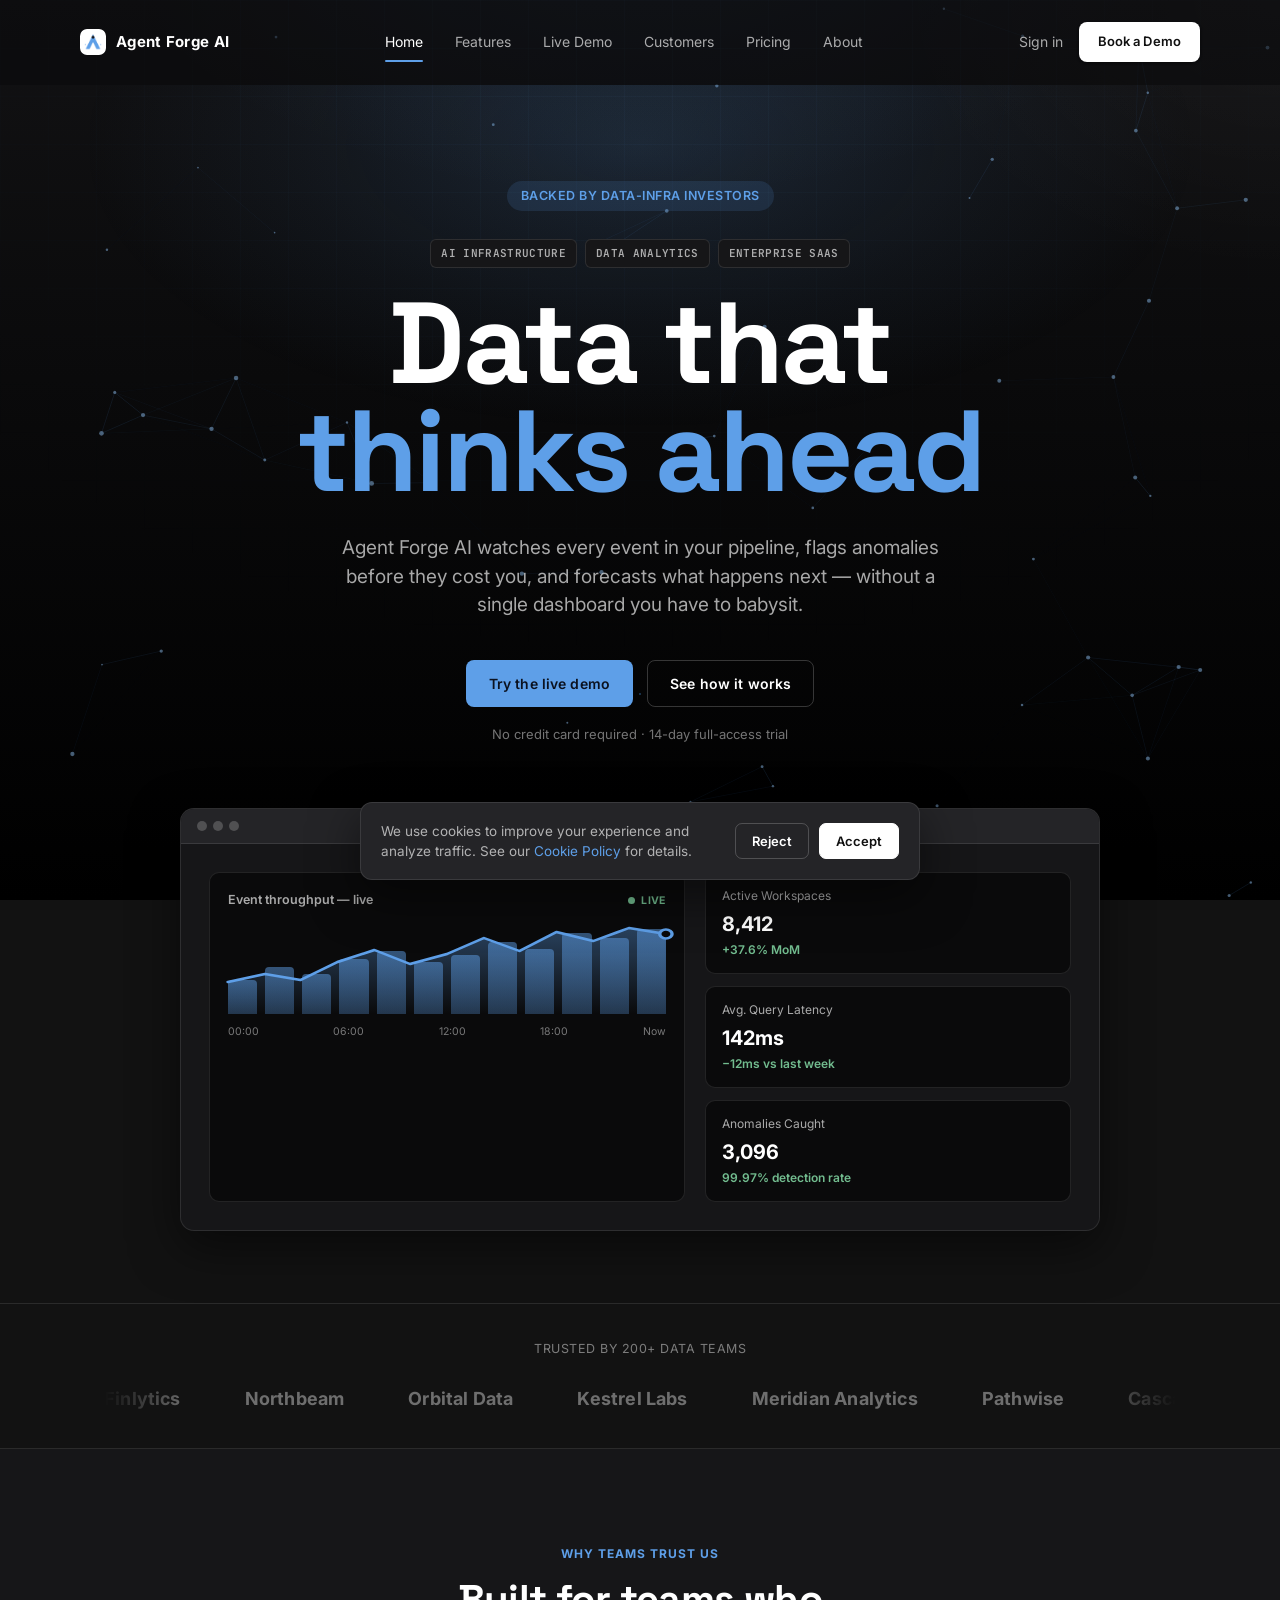
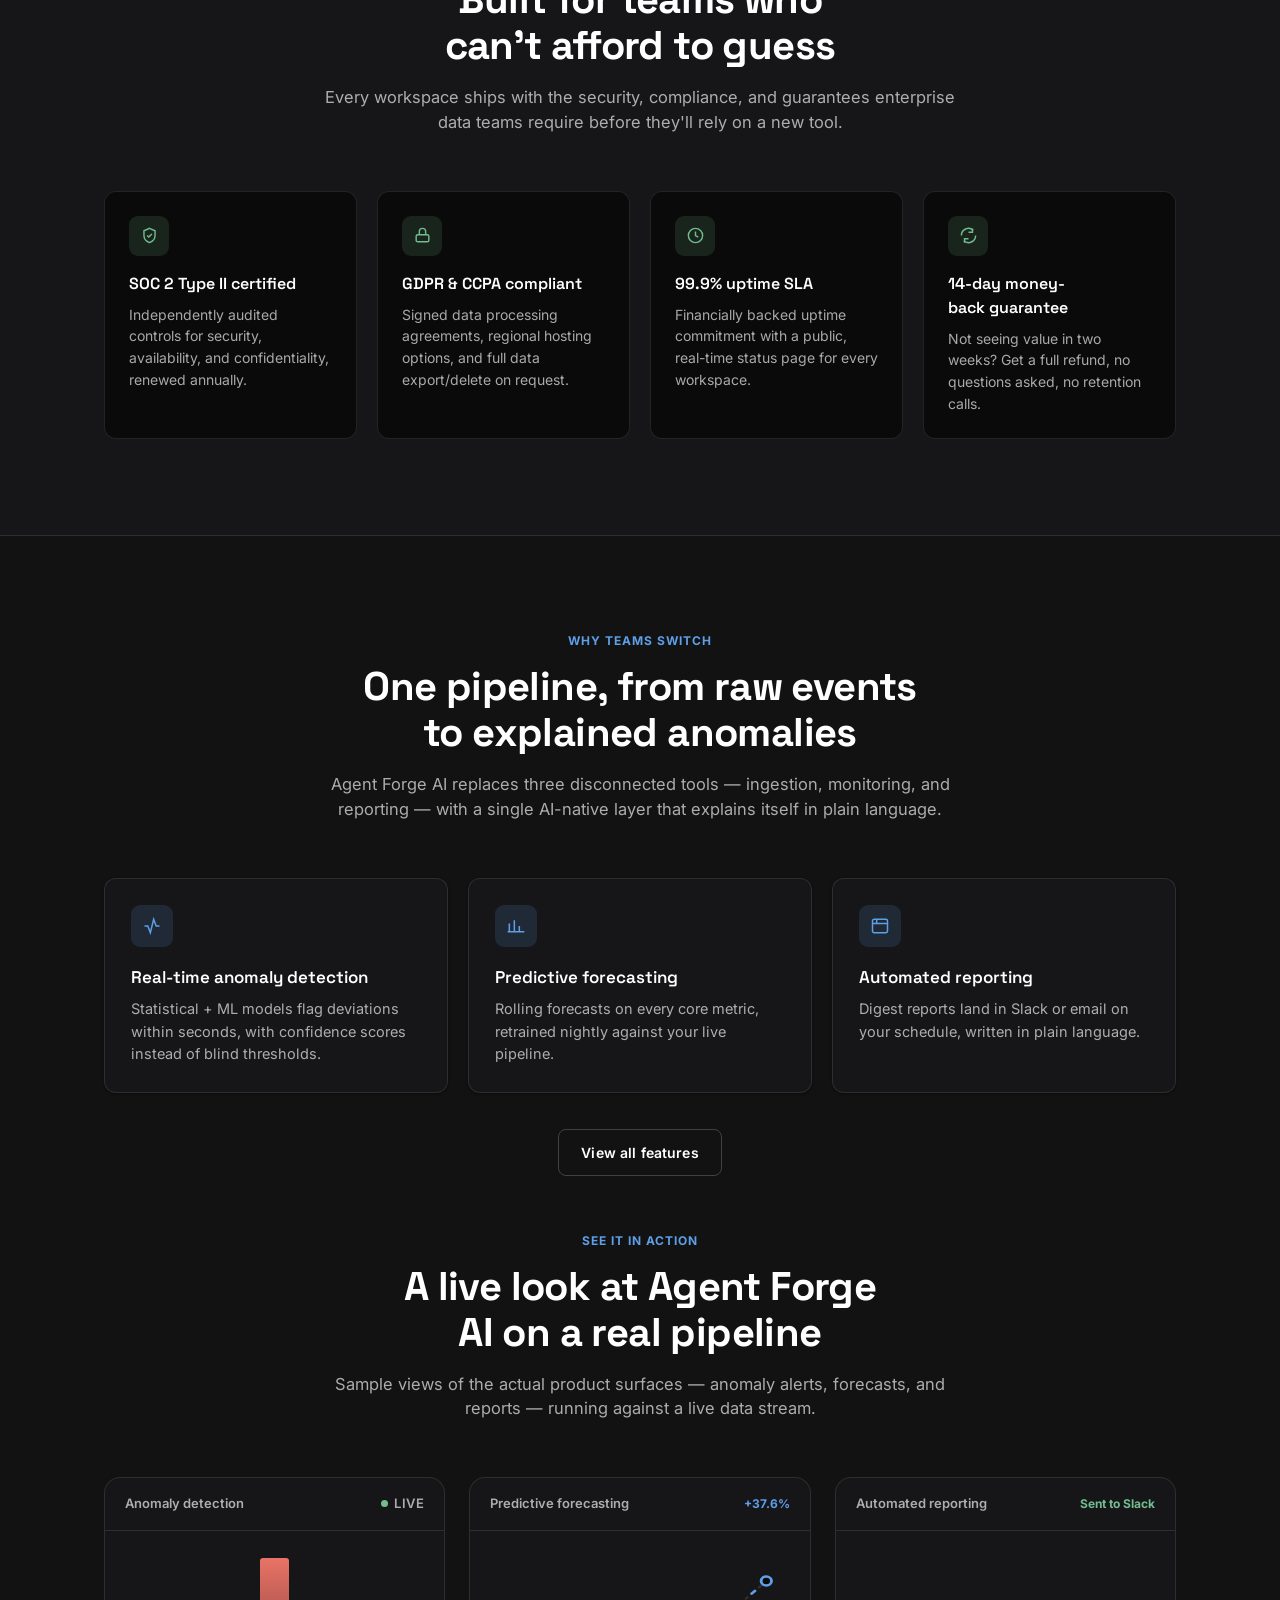
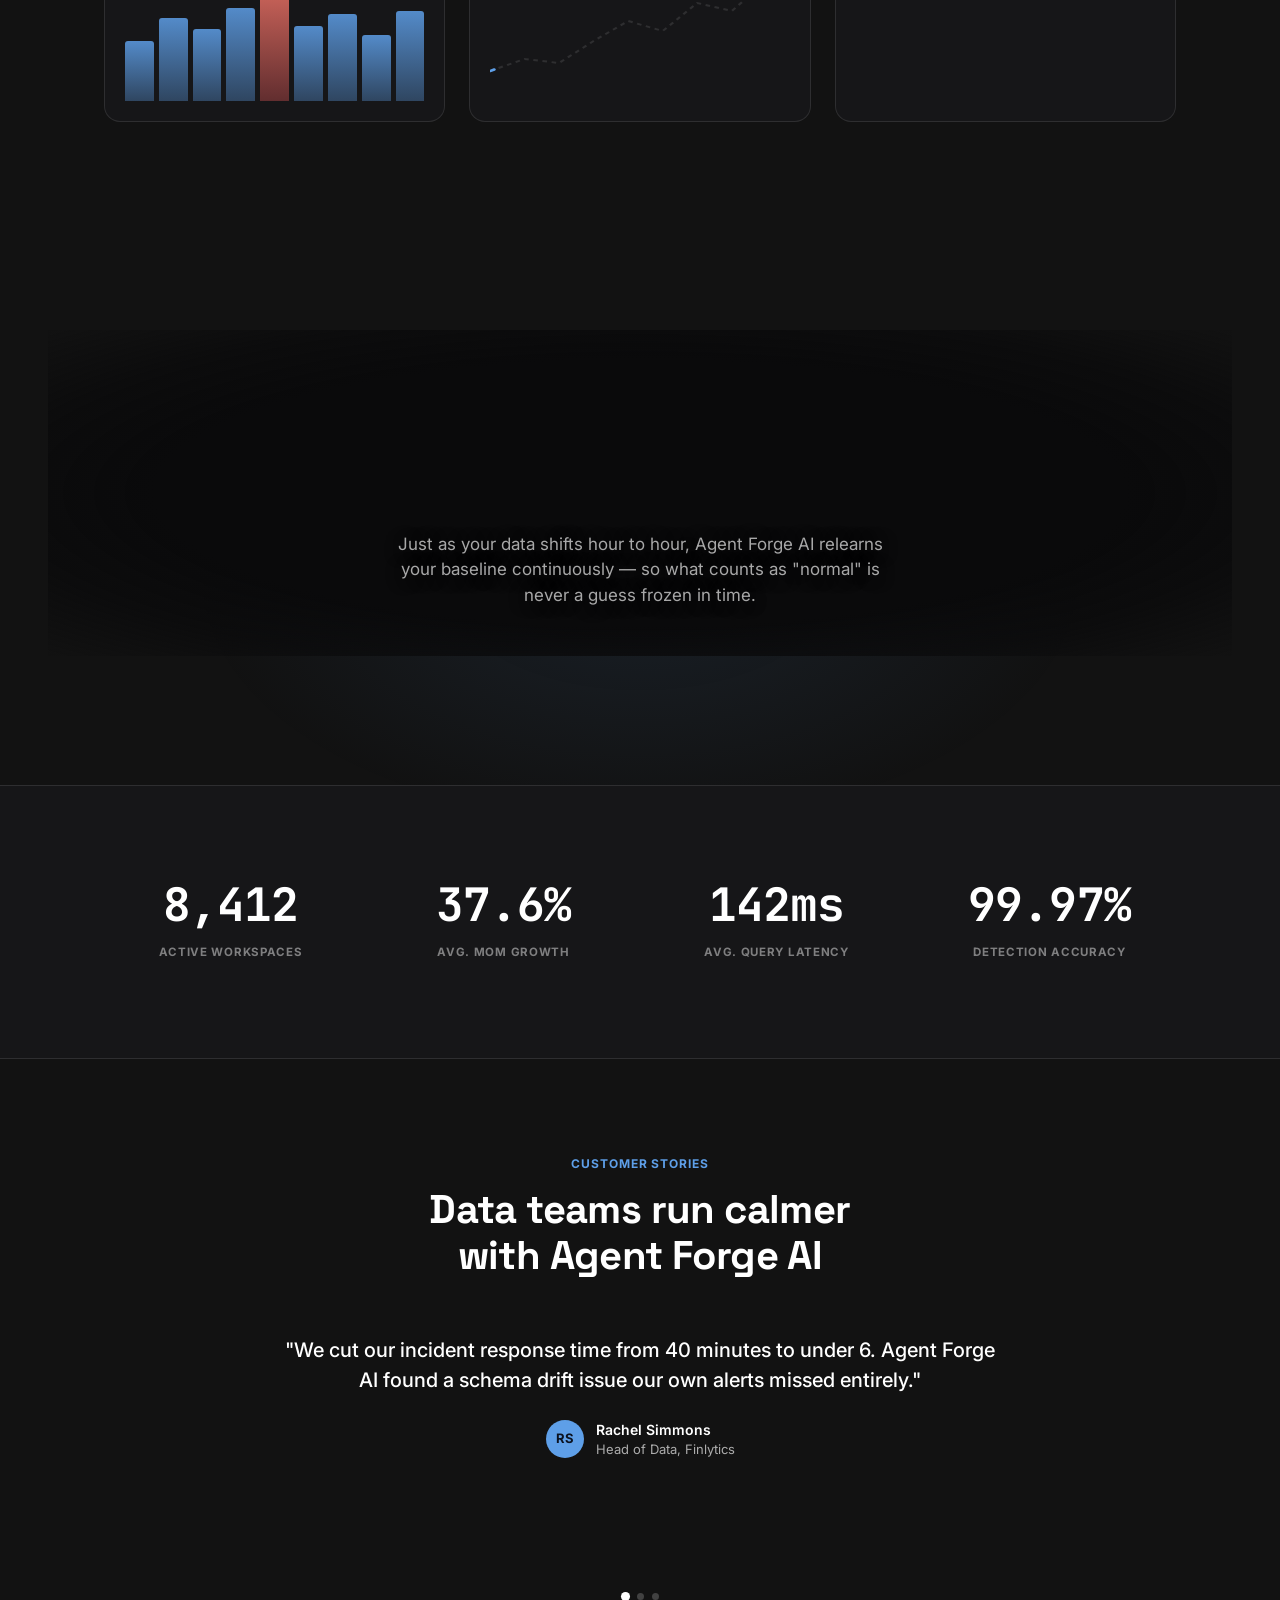
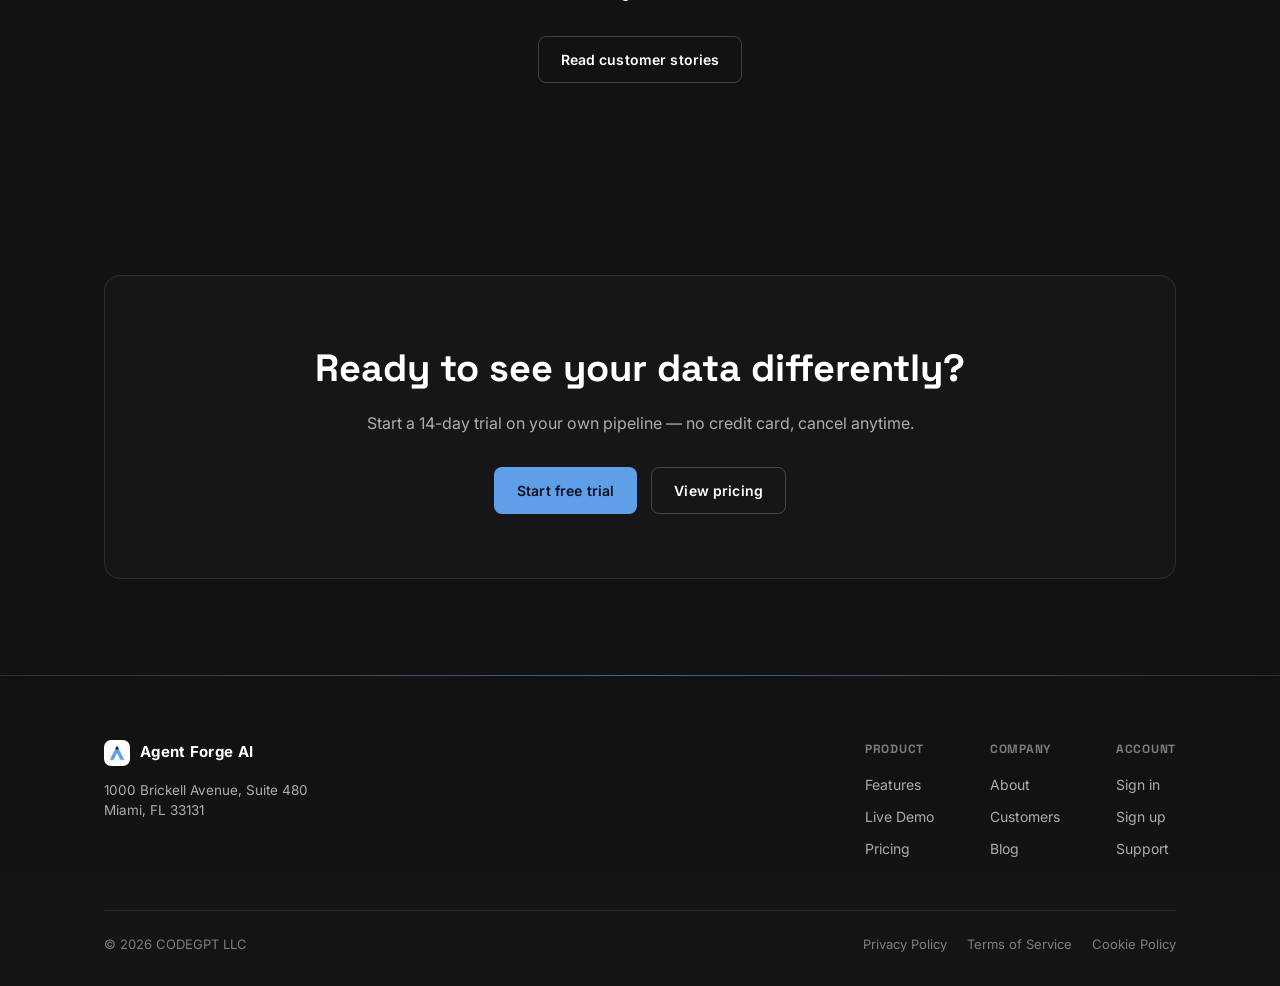
==== index.html @ 3c125296 "Add files via upload" ====
<!DOCTYPE html>
<html lang="en">
<head>
<meta charset="UTF-8" />
<meta name="viewport" content="width=device-width, initial-scale=1.0" />
<title>Agent Forge AI — AI-Powered Analytics Platform</title>
<meta name="description" content="Agent Forge AI turns raw event streams into real-time anomaly detection, forecasting, and automated reporting for modern data teams." />
<meta name="color-scheme" content="dark" />
<link rel="icon" href="data:image/svg+xml,%3Csvg xmlns='http://www.w3.org/2000/svg' viewBox='0 0 24 24'%3E%3Crect width='24' height='24' rx='6' fill='%23191919'/%3E%3Cpath d='M7 17L12 7L17 17' stroke='%235E9FE8' stroke-width='1.6' fill='none' stroke-linecap='round' stroke-linejoin='round'/%3E%3C/svg%3E" />
<link rel="preconnect" href="https://fonts.googleapis.com" />
<link rel="preconnect" href="https://fonts.gstatic.com" crossorigin />
<link href="https://fonts.googleapis.com/css2?family=Space+Grotesk:wght@400;500;600;700&family=Inter:wght@400;500;600;700;800&family=JetBrains+Mono:wght@400;500;700&display=swap" rel="stylesheet" />
<link rel="stylesheet" href="assets/styles.css" />
</head>
<body>
<canvas id="aiCanvas" class="ai-bg" aria-hidden="true"></canvas>

<header class="nav" id="siteNav">
  <div class="wrap nav-inner">
    <a href="index.html" class="logo">
      <img src="assets/images/logo.png" alt="Agent Forge AI logo" class="logo-img" onerror="this.style.display='none';this.nextElementSibling.style.display='flex';" />
      <span class="logo-mark" style="display:none;"><svg viewBox="0 0 24 24" fill="none"><path d="M7 17L12 7L17 17" stroke="#191919" stroke-width="1.8" stroke-linecap="round" stroke-linejoin="round"/></svg></span>
      Agent Forge AI
    </a>
    <nav class="links">
      <a href="index.html" class="current">Home</a>
      <a href="features.html">Features</a>
      <a href="demo.html">Live Demo</a>
      <a href="customers.html">Customers</a>
      <a href="pricing.html">Pricing</a>
      <a href="about.html">About</a>
    </nav>
    <div class="nav-cta">
      <a href="login.html" class="nav-signin">Sign in</a>
      <a href="signup.html" class="btn btn-primary btn-sm"><span class="btn-label">Book a Demo</span><span class="spinner"></span></a>
    </div>
    <button class="menu-toggle" aria-label="Menu"><svg width="22" height="22" viewBox="0 0 24 24" fill="none" stroke="currentColor" stroke-width="2"><path d="M3 6h18M3 12h18M3 18h18"/></svg></button>
  </div>
</header>

<main>

  <section class="hero">
      <span class="hero-ring r1"></span>
      <span class="hero-ring r2"></span>
      <span class="hero-ring r3"></span>
    <div class="wrap">
      <span class="hero-eyebrow">Backed by data-infra investors</span>
      <div class="tag-row"><span class="tag-chip">AI Infrastructure</span><span class="tag-chip">Data Analytics</span><span class="tag-chip">Enterprise SaaS</span></div>
      <h1 class="kinetic-block">
        <span class="k-line k-xl">Data that</span>
        <span class="k-line k-xl k-accent">thinks ahead</span>
      </h1>
      <p class="sub">Agent Forge AI watches every event in your pipeline, flags anomalies before they cost you, and forecasts what happens next — without a single dashboard you have to babysit.</p>
      <div class="hero-actions">
        <a href="demo.html" class="btn btn-accent"><span class="btn-label">Try the live demo</span><span class="spinner"></span></a>
        <a href="features.html" class="btn btn-outline"><span class="btn-label">See how it works</span></a>
      </div>
      <div class="hero-note">No credit card required · 14-day full-access trial</div>

      <div class="hero-mock" id="heroMock">
        <div class="hero-mock-bar"><span></span><span></span><span></span></div>
        <div class="hero-mock-body">
          <div class="mock-chart">
            <div class="mock-chart-head">
              <div class="mock-chart-title">Event throughput — live</div>
              <span class="live-dot"><span class="live-dot-core"></span>Live</span>
            </div>
            <div class="mock-bars">
              <i style="height:38%"></i><i style="height:52%"></i><i style="height:44%"></i><i style="height:61%"></i>
              <i style="height:70%"></i><i style="height:58%"></i><i style="height:66%"></i><i style="height:80%"></i>
              <i style="height:72%"></i><i style="height:90%"></i><i style="height:84%"></i><i style="height:95%"></i>
              <svg class="mock-line" viewBox="0 0 320 90" preserveAspectRatio="none">
                <defs>
                  <linearGradient id="lineFill" x1="0" y1="0" x2="0" y2="1">
                    <stop offset="0%" stop-color="#5E9FE8" stop-opacity="0.38"/>
                    <stop offset="100%" stop-color="#5E9FE8" stop-opacity="0"/>
                  </linearGradient>
                </defs>
                <path d="M0,58 L27,50 L53,56 L80,38 L107,26 L133,40 L160,30 L187,14 L213,27 L240,8 L267,17 L293,4 L320,10 L320,90 L0,90 Z" fill="url(#lineFill)"/>
                <path d="M0,58 L27,50 L53,56 L80,38 L107,26 L133,40 L160,30 L187,14 L213,27 L240,8 L267,17 L293,4 L320,10" fill="none" stroke="#5E9FE8" stroke-width="2.5" stroke-linecap="round" stroke-linejoin="round"/>
                <circle cx="320" cy="10" r="4.5" fill="#0A0A0B" stroke="#5E9FE8" stroke-width="2.5"/>
              </svg>
            </div>
            <div class="mock-chart-foot"><span>00:00</span><span>06:00</span><span>12:00</span><span>18:00</span><span>Now</span></div>
          </div>
          <div class="mock-kpis">
            <div class="mock-kpi"><div class="k-label">Active Workspaces</div><div class="k-value">8,412</div><div class="k-delta">+37.6% MoM</div></div>
            <div class="mock-kpi"><div class="k-label">Avg. Query Latency</div><div class="k-value">142ms</div><div class="k-delta">−12ms vs last week</div></div>
            <div class="mock-kpi"><div class="k-label">Anomalies Caught</div><div class="k-value">3,096</div><div class="k-delta">99.97% detection rate</div></div>
          </div>
        </div>
      </div>
    </div>
  </section>

  <section class="trust">
    <div class="wrap">
      <div class="trust-label">Trusted by 200+ data teams</div>
      <div class="trust-track-wrap">
        <div class="trust-track">
          <span>Finlytics</span><span>Northbeam</span><span>Orbital Data</span><span>Kestrel Labs</span>
          <span>Meridian Analytics</span><span>Pathwise</span><span>Cascadia Systems</span><span>Verity Cloud</span>
          <span>Finlytics</span><span>Northbeam</span><span>Orbital Data</span><span>Kestrel Labs</span>
          <span>Meridian Analytics</span><span>Pathwise</span><span>Cascadia Systems</span><span>Verity Cloud</span>
        </div>
      </div>
    </div>
  </section>

  <section class="trust-signals">
    <div class="wrap">
      <div class="section-head reveal">
        <div class="section-eyebrow">Why teams trust us</div>
        <h2>Built for teams who can't afford to guess</h2>
        <p>Every workspace ships with the security, compliance, and guarantees enterprise data teams require before they'll rely on a new tool.</p>
      </div>
      <div class="trust-grid reveal-stagger">
        <div class="trust-card">
          <div class="trust-icon"><svg viewBox="0 0 24 24" fill="none" stroke="currentColor" stroke-width="1.8"><path d="M12 3l7 3v6c0 4.5-3 7.5-7 9-4-1.5-7-4.5-7-9V6l7-3z"/><path d="M9 12l2 2 4-4"/></svg></div>
          <h3>SOC 2 Type II certified</h3>
          <p>Independently audited controls for security, availability, and confidentiality, renewed annually.</p>
        </div>
        <div class="trust-card">
          <div class="trust-icon"><svg viewBox="0 0 24 24" fill="none" stroke="currentColor" stroke-width="1.8"><rect x="4" y="11" width="16" height="9" rx="2"/><path d="M8 11V7a4 4 0 018 0v4"/></svg></div>
          <h3>GDPR &amp; CCPA compliant</h3>
          <p>Signed data processing agreements, regional hosting options, and full data export/delete on request.</p>
        </div>
        <div class="trust-card">
          <div class="trust-icon"><svg viewBox="0 0 24 24" fill="none" stroke="currentColor" stroke-width="1.8"><circle cx="12" cy="12" r="9"/><path d="M12 7v5l3.5 2"/></svg></div>
          <h3>99.9% uptime SLA</h3>
          <p>Financially backed uptime commitment with a public, real-time status page for every workspace.</p>
        </div>
        <div class="trust-card">
          <div class="trust-icon"><svg viewBox="0 0 24 24" fill="none" stroke="currentColor" stroke-width="1.8"><path d="M3 12a9 9 0 0115-6.7M21 12a9 9 0 01-15 6.7"/><path d="M17 3v5h-5M7 21v-5h5"/></svg></div>
          <h3>14-day money-back guarantee</h3>
          <p>Not seeing value in two weeks? Get a full refund, no questions asked, no retention calls.</p>
        </div>
      </div>
    </div>
  </section>

  <section>
    <div class="wrap">
      <div class="section-head reveal">
        <div class="section-eyebrow">Why teams switch</div>
        <h2>One pipeline, from raw events to explained anomalies</h2>
        <p>Agent Forge AI replaces three disconnected tools — ingestion, monitoring, and reporting — with a single AI-native layer that explains itself in plain language.</p>
      </div>
      <div class="features-grid reveal-stagger">
        <div class="feature-card">
          <div class="feature-icon"><svg viewBox="0 0 24 24" fill="none" stroke="currentColor" stroke-width="1.8"><path d="M3 12h4l3 8 4-16 3 8h4"/></svg></div>
          <h3>Real-time anomaly detection</h3>
          <p>Statistical + ML models flag deviations within seconds, with confidence scores instead of blind thresholds.</p>
        </div>
        <div class="feature-card">
          <div class="feature-icon"><svg viewBox="0 0 24 24" fill="none" stroke="currentColor" stroke-width="1.8"><path d="M4 19V9M10 19V5M16 19v-7M22 19H2"/></svg></div>
          <h3>Predictive forecasting</h3>
          <p>Rolling forecasts on every core metric, retrained nightly against your live pipeline.</p>
        </div>
        <div class="feature-card">
          <div class="feature-icon"><svg viewBox="0 0 24 24" fill="none" stroke="currentColor" stroke-width="1.8"><rect x="3" y="4" width="18" height="16" rx="2"/><path d="M3 9h18M8 4v5"/></svg></div>
          <h3>Automated reporting</h3>
          <p>Digest reports land in Slack or email on your schedule, written in plain language.</p>
        </div>
      </div>
      <div style="text-align:center;margin-top:36px;"><a href="features.html" class="btn btn-outline">View all features</a></div>

      <div class="product-tour">
        <div class="section-head reveal">
          <div class="section-eyebrow">See it in action</div>
          <h2>A live look at Agent Forge AI on a real pipeline</h2>
          <p>Sample views of the actual product surfaces — anomaly alerts, forecasts, and reports — running against a live data stream.</p>
        </div>
        <div class="tour-grid reveal-stagger">
          <div class="tour-card">
            <div class="tour-card-head"><span>Anomaly detection</span><span class="live-dot"><span class="live-dot-core"></span>Live</span></div>
            <div class="tour-card-body">
              <div class="tour-alert">Anomaly flagged</div>
              <div class="tour-anomaly">
                <i style="height:40%"></i><i style="height:55%"></i><i style="height:48%"></i><i style="height:62%"></i>
                <i class="spike" style="height:95%"></i>
                <i style="height:50%"></i><i style="height:58%"></i><i style="height:44%"></i><i style="height:60%"></i>
              </div>
            </div>
          </div>
          <div class="tour-card">
            <div class="tour-card-head"><span>Predictive forecasting</span><span style="color:var(--accent);font-size:12px;font-weight:700;">+37.6%</span></div>
            <div class="tour-card-body">
              <div class="tour-forecast">
                <svg viewBox="0 0 260 150" preserveAspectRatio="none">
                  <path d="M0,120 L30,108 L60,112 L90,90 L120,70 L150,80 L180,52 L210,60 L240,30" fill="none" stroke="var(--border-soft)" stroke-width="2" stroke-dasharray="4 4"/>
                  <path class="tour-forecast-line" d="M0,120 L30,108 L60,112 L90,90 L120,70 L150,80 L180,52 L210,60 L240,30" fill="none" stroke="var(--accent)" stroke-width="2.5" stroke-linecap="round"/>
                  <circle cx="240" cy="30" r="4.5" fill="var(--canvas)" stroke="var(--accent)" stroke-width="2.5"/>
                </svg>
              </div>
            </div>
          </div>
          <div class="tour-card">
            <div class="tour-card-head"><span>Automated reporting</span><span style="color:var(--green);font-size:12px;font-weight:700;">Sent to Slack</span></div>
            <div class="tour-card-body">
              <div class="tour-report">
                <div class="tour-report-row"><span class="tour-report-dot"></span>Ingestion lag normal across 12 sources</div>
                <div class="tour-report-row"><span class="tour-report-dot"></span>Checkout latency stable, p95 142ms</div>
                <div class="tour-report-row"><span class="tour-report-dot" style="background:var(--orange);"></span>Schema drift detected on events.orders</div>
                <div class="tour-report-row"><span class="tour-report-dot"></span>Weekly forecast accuracy: 99.97%</div>
              </div>
            </div>
          </div>
        </div>
      </div>
    </div>
  </section>

  <section class="statement">
    <div class="wrap">
      <div class="section-eyebrow reveal" style="justify-content:center;display:flex;">Why it matters</div>
      <h2 class="kinetic-block reveal">
        <span class="k-line k-xl">Pipelines <span class="k-accent">are not</span> static</span>
      </h2>
      <p class="statement-sub reveal">Just as your data shifts hour to hour, Agent Forge AI relearns your baseline continuously — so what counts as "normal" is never a guess frozen in time.</p>
    </div>
  </section>

  <section class="stats">
    <div class="wrap">
      <div class="stat-giant-grid reveal-stagger" id="statsGrid">
        <div class="stat-giant"><div class="sg-value" data-target="8412" data-suffix="">0</div><div class="sg-label">Active Workspaces</div></div>
        <div class="stat-giant-divider"></div>
        <div class="stat-giant"><div class="sg-value" data-target="37.6" data-decimals="1" data-suffix="%">0%</div><div class="sg-label">Avg. MoM Growth</div></div>
        <div class="stat-giant-divider"></div>
        <div class="stat-giant"><div class="sg-value" data-target="142" data-suffix="ms">0ms</div><div class="sg-label">Avg. Query Latency</div></div>
        <div class="stat-giant-divider"></div>
        <div class="stat-giant"><div class="sg-value" data-target="99.97" data-decimals="2" data-suffix="%">0%</div><div class="sg-label">Detection Accuracy</div></div>
      </div>
    </div>
  </section>

  <section>
    <div class="wrap">
      <div class="section-head reveal">
        <div class="section-eyebrow">Customer stories</div>
        <h2>Data teams run calmer with Agent Forge AI</h2>
      </div>
      <div class="testi-wrap reveal" id="testiWrap">
        <div class="testi-slide active">
          <p>"We cut our incident response time from 40 minutes to under 6. Agent Forge AI found a schema drift issue our own alerts missed entirely."</p>
          <div class="testi-person"><img src="assets/images/rachel-simmons.jpg" alt="Rachel Simmons" class="testi-avatar-img" onerror="this.style.display='none';this.nextElementSibling.style.display='flex';" /><div class="testi-avatar" style="display:none;">RS</div><div style="text-align:left"><div class="testi-name">Rachel Simmons</div><div class="testi-role">Head of Data, Finlytics</div></div></div>
        </div>
        <div class="testi-slide">
          <p>"The forecasting model retrains itself nightly against our real pipeline. It's the first analytics tool our engineers actually trust."</p>
          <div class="testi-person"><img src="assets/images/jonathan-keller.jpg" alt="Jonathan Keller" class="testi-avatar-img" onerror="this.style.display='none';this.nextElementSibling.style.display='flex';" /><div class="testi-avatar" style="display:none;">JK</div><div style="text-align:left"><div class="testi-name">Jonathan Keller</div><div class="testi-role">VP Engineering, Northbeam</div></div></div>
        </div>
        <div class="testi-slide">
          <p>"We replaced three internal dashboards with one Agent Forge AI workspace. Onboarding a new analyst now takes a day, not a month."</p>
          <div class="testi-person"><img src="assets/images/amanda-torres.jpg" alt="Amanda Torres" class="testi-avatar-img" onerror="this.style.display='none';this.nextElementSibling.style.display='flex';" /><div class="testi-avatar" style="display:none;">AT</div><div style="text-align:left"><div class="testi-name">Amanda Torres</div><div class="testi-role">Director of Analytics, Orbital Data</div></div></div>
        </div>
      </div>
      <div class="testi-dots" id="testiDots">
        <button class="active" data-i="0" aria-label="Testimonial 1"></button>
        <button data-i="1" aria-label="Testimonial 2"></button>
        <button data-i="2" aria-label="Testimonial 3"></button>
      </div>
      <div style="text-align:center;margin-top:36px;"><a href="customers.html" class="btn btn-outline">Read customer stories</a></div>
    </div>
  </section>

  <section>
    <div class="wrap">
      <div class="cta-band reveal" style="padding:64px 40px;">
        <h2>Ready to see your data differently?</h2>
        <p>Start a 14-day trial on your own pipeline — no credit card, cancel anytime.</p>
        <div class="hero-actions">
          <a href="signup.html" class="btn btn-accent"><span class="btn-label">Start free trial</span></a>
          <a href="pricing.html" class="btn btn-outline"><span class="btn-label">View pricing</span></a>
        </div>
      </div>
    </div>
  </section>

</main>

<footer>
  <div class="wrap">
    <div class="footer-top">
      <div>
        <a href="index.html" class="logo"><img src="assets/images/logo.png" alt="Agent Forge AI logo" class="logo-img" onerror="this.style.display='none';this.nextElementSibling.style.display='flex';" /><span class="logo-mark" style="display:none;"><svg viewBox="0 0 24 24" fill="none"><path d="M7 17L12 7L17 17" stroke="#191919" stroke-width="1.8" stroke-linecap="round" stroke-linejoin="round"/></svg></span>Agent Forge AI</a>
        <p style="color:var(--ink-soft);font-size:13.5px;max-width:300px;margin-top:14px;">1000 Brickell Avenue, Suite 480<br/>Miami, FL 33131</p>
      </div>
      <div class="footer-cols">
        <div class="footer-col"><h4>Product</h4><a href="features.html">Features</a><a href="demo.html">Live Demo</a><a href="pricing.html">Pricing</a></div>
        <div class="footer-col"><h4>Company</h4><a href="about.html">About</a><a href="customers.html">Customers</a><a href="blog.html">Blog</a></div>
        <div class="footer-col"><h4>Account</h4><a href="login.html">Sign in</a><a href="signup.html">Sign up</a><a href="support.html">Support</a></div>
      </div>
    </div>
    <div class="footer-bottom">
      <span>© <span class="js-year">2026</span> CODEGPT LLC</span>
      <div class="footer-legal"><a href="privacy.html">Privacy Policy</a><a href="terms.html">Terms of Service</a><a href="cookies.html">Cookie Policy</a></div>
    </div>
  </div>
</footer>

<div class="cookie-banner" id="cookieBanner">
  <p>We use cookies to improve your experience and analyze traffic. See our <a href="cookies.html" style="color:var(--accent);">Cookie Policy</a> for details.</p>
  <div class="cookie-actions">
    <button class="reject" id="cookieReject">Reject</button>
    <button class="accept" id="cookieAccept">Accept</button>
  </div>
</div>

<script src="assets/script.js"></script>
</body>
</html>
---- assets/styles.css ----
/* ============================================================
   Zyvenqa AI — Dark, Multi-page Hi-Fi Website
   Shared design system: color tokens, motion tokens, components
   ============================================================ */

:root{
  /* Dark color tokens */
  --canvas:#0A0A0B;
  --canvas-2:#121214;
  --surface:#161618;
  --raised:#242427;
  --ink:#FFFFFF;
  --ink-soft:rgba(255,255,255,0.65);
  --ink-faint:rgba(255,255,255,0.45);
  --border:rgba(255,255,255,0.20);
  --border-soft:rgba(255,255,255,0.10);
  --accent:#5E9FE8;
  --accent-ink:#0B1220;
  --accent-soft:rgba(94,159,232,0.14);
  --green:#72BC8F;
  --green-soft:rgba(114,188,143,0.14);
  --orange:#DE9255;
  --orange-soft:rgba(222,146,85,0.14);
  --red:#E97366;
  --red-soft:rgba(233,115,102,0.14);

  --shadow-1: 0 1px 2px rgba(0,0,0,.24), 0 1px 3px rgba(0,0,0,.28);
  --shadow-2: 0 4px 16px rgba(0,0,0,.36);
  --shadow-3: 0 16px 48px rgba(0,0,0,.5);

  --duration-instant:120ms;
  --duration-fast:180ms;
  --duration-medium:300ms;
  --duration-slow:450ms;
  --duration-section:550ms;
  --ease-out-premium: cubic-bezier(0.16,1,0.3,1);
  --ease-in-soft: cubic-bezier(0.4,0,1,1);
  --ease-overshoot: cubic-bezier(0.34,1.4,0.64,1);
}

*,*::before,*::after{box-sizing:border-box;}
html{scroll-behavior:smooth;}
body{
  margin:0;
  font-family:-apple-system,BlinkMacSystemFont,"Segoe UI",Roboto,Helvetica,Arial,sans-serif;
  font-feature-settings:"kern" 1,"liga" 1;
  color:var(--ink);
  background:
    radial-gradient(ellipse 900px 480px at 50% -10%, rgba(94,159,232,0.10), transparent 60%),
    radial-gradient(ellipse 700px 500px at 100% 0%, rgba(255,255,255,0.035), transparent 55%),
    linear-gradient(180deg, var(--canvas-2) 0%, var(--canvas) 42%, #000000 100%);
  background-attachment:fixed;
  -webkit-font-smoothing:antialiased;
  line-height:1.5;
}
img,svg{display:block;max-width:100%;}
a{color:inherit;text-decoration:none;}
button{font-family:inherit;}
::selection{background:var(--accent);color:var(--accent-ink);}
h1,h2,h3,h4{text-wrap:balance;font-family:'Space Grotesk',-apple-system,sans-serif;}
body{font-family:'Inter',-apple-system,BlinkMacSystemFont,"Segoe UI",Roboto,Helvetica,Arial,sans-serif;}
:focus-visible{outline:2px solid var(--accent);outline-offset:2px;border-radius:4px;}
.btn:focus-visible{outline-offset:3px;}

.wrap{max-width:1120px;margin:0 auto;padding:0 24px;}
@media (max-width:640px){.wrap{padding:0 20px;}}

/* ---------- Reveal-on-scroll ---------- */
.reveal{opacity:0;transform:translateY(16px);transition:opacity var(--duration-section) var(--ease-out-premium), transform var(--duration-section) var(--ease-out-premium);}
.reveal.is-visible{opacity:1;transform:translateY(0);}
.reveal-stagger > *{opacity:0;transform:translateY(16px);transition:opacity var(--duration-medium) var(--ease-out-premium), transform var(--duration-medium) var(--ease-out-premium);}
.reveal-stagger.is-visible > *{opacity:1;transform:translateY(0);}

@media (prefers-reduced-motion: reduce){
  html{scroll-behavior:auto;}
  .reveal, .reveal-stagger > *{transition:opacity 150ms linear !important; transform:none !important;}
  .parallax-el{transform:none !important;}
  *{animation-duration:0.001ms !important;}
}

/* ---------- Navbar ---------- */
header.nav{
  position:sticky;top:0;z-index:100;
  background:rgba(10,10,11,0.55);
  backdrop-filter:blur(0px);
  border-bottom:1px solid transparent;
  transition:background var(--duration-medium) var(--ease-out-premium), backdrop-filter var(--duration-medium) var(--ease-out-premium), border-color var(--duration-medium) var(--ease-out-premium), padding var(--duration-medium) var(--ease-out-premium);
}
header.nav.scrolled{
  background:rgba(10,10,11,0.8);
  backdrop-filter:blur(14px);
  border-bottom:1px solid var(--border-soft);
  box-shadow:0 8px 24px rgba(0,0,0,0.28);
}
.nav-inner{display:flex;align-items:center;justify-content:space-between;padding:22px 0;transition:padding var(--duration-medium) var(--ease-out-premium);}
header.nav.scrolled .nav-inner{padding:14px 0;}
.logo{display:flex;align-items:center;gap:10px;font-weight:700;font-size:15px;letter-spacing:0.02em;}
.logo-mark{width:26px;height:26px;border-radius:7px;background:var(--ink);display:flex;align-items:center;justify-content:center;}
.logo-img{width:26px;height:26px;border-radius:7px;object-fit:cover;display:block;}
.legal-doc{padding:20px 0 80px;}
.legal-doc h3{font-family:'Space Grotesk',sans-serif;font-size:20px;margin:36px 0 10px;color:var(--ink);}
.legal-doc p{color:var(--ink-soft);font-size:15px;line-height:1.7;margin-bottom:4px;}
.legal-doc p strong{color:var(--ink);}
.footer-legal a.current{color:var(--accent);}
.logo-mark svg{width:14px;height:14px;}
nav.links{display:flex;gap:32px;font-size:14px;color:var(--ink-soft);}
nav.links a{position:relative;padding:4px 0;transition:color var(--duration-fast) var(--ease-out-premium);}
nav.links a:hover, nav.links a.current{color:var(--ink);}
nav.links a.current::after{content:'';position:absolute;left:0;right:0;bottom:-6px;height:2px;background:var(--accent);border-radius:2px;}
.nav-cta{display:flex;align-items:center;gap:16px;}
.nav-signin{font-size:14px;color:var(--ink-soft);transition:color var(--duration-fast) var(--ease-out-premium);}
.nav-signin:hover{color:var(--ink);}
.menu-toggle{display:none;background:none;border:none;cursor:pointer;padding:8px;color:var(--ink);}
@media (max-width:860px){
  nav.links{display:none;}
  .menu-toggle{display:block;}
}

/* ---------- Buttons ---------- */
.btn{
  display:inline-flex;align-items:center;justify-content:center;gap:8px;position:relative;
  padding:12px 22px;border-radius:8px;font-size:14px;font-weight:600;letter-spacing:0.01em;
  border:1px solid transparent;cursor:pointer;white-space:nowrap;
  transition:background var(--duration-fast) var(--ease-out-premium), transform var(--duration-fast) var(--ease-out-premium), box-shadow var(--duration-fast) var(--ease-out-premium), border-color var(--duration-fast) var(--ease-out-premium);
  min-height:44px;
}
.btn-primary{background:var(--ink);color:#101010;box-shadow:0 1px 0 rgba(255,255,255,0.4) inset, var(--shadow-1);}
.btn-primary:hover{background:#e9e9e9;transform:translateY(-1px);box-shadow:var(--shadow-2);}
.btn-primary:active{transform:scale(0.98);transition-duration:80ms;}
.btn-accent{background:var(--accent);color:#0B1220;}
.btn-accent:hover{background:#77adec;transform:translateY(-1px);box-shadow:var(--shadow-2);}
.btn-accent:active{transform:scale(0.98);transition-duration:80ms;}
.btn-outline{background:transparent;color:var(--ink);border-color:var(--border);}
.btn-outline:hover{border-color:var(--ink);transform:translateY(-1px);}
.btn-outline:active{transform:scale(0.98);transition-duration:80ms;}
.btn[disabled]{opacity:0.5;cursor:not-allowed;transform:none !important;box-shadow:none !important;}
.btn .spinner{display:none;width:14px;height:14px;border-radius:50%;border:2px solid rgba(0,0,0,0.25);border-top-color:#101010;animation:spin 0.7s linear infinite;}
.btn-outline .spinner{border:2px solid rgba(255,255,255,0.25);border-top-color:#fff;}
.btn.is-loading .btn-label{opacity:0;position:absolute;}
.btn.is-loading .spinner{display:inline-block;}
@keyframes spin{to{transform:rotate(360deg);}}
.btn-block{width:100%;}
.btn-sm{padding:9px 18px;font-size:13px;min-height:36px;}

/* ---------- AI ambient background (neural / particle / circuit) ---------- */
.ai-bg{position:fixed;inset:0;width:100vw;height:100vh;z-index:-1;pointer-events:none;display:block;opacity:0.85;}
body{position:relative;}
body::after{content:'';position:fixed;inset:0;z-index:-2;pointer-events:none;
  background-image:
    linear-gradient(rgba(94,159,232,0.05) 1px, transparent 1px),
    linear-gradient(90deg, rgba(94,159,232,0.05) 1px, transparent 1px);
  background-size:48px 48px;
  mask-image:radial-gradient(ellipse 1200px 900px at 50% 0%, rgba(0,0,0,0.9), transparent 75%);
  -webkit-mask-image:radial-gradient(ellipse 1200px 900px at 50% 0%, rgba(0,0,0,0.9), transparent 75%);
}
.hero{position:relative;}
.hero-orb{position:absolute;border-radius:50%;filter:blur(2px);pointer-events:none;z-index:0;}
.hero-ring{position:absolute;top:50%;left:50%;border:1px solid rgba(94,159,232,0.16);border-radius:50%;transform:translate(-50%,-50%);pointer-events:none;z-index:0;animation:ringPulse 6s ease-in-out infinite;}
.hero-ring.r2{animation-delay:1.4s;}
.hero-ring.r3{animation-delay:2.8s;}
@keyframes ringPulse{0%{transform:translate(-50%,-50%) scale(0.86);opacity:0;}20%{opacity:0.55;}80%{opacity:0;}100%{transform:translate(-50%,-50%) scale(1.25);opacity:0;}}
@media (prefers-reduced-motion: reduce){.hero-ring{animation:none;display:none;}}

/* ---------- Kinetic editorial typography (illumicell-inspired) ---------- */
.kinetic-block{display:block;}
.k-line{display:block;font-weight:800;line-height:0.94;letter-spacing:-0.025em;margin:0;}
.k-line.k-xl{font-size:clamp(48px,9vw,128px);}
.k-line.k-sm{font-size:clamp(22px,2.6vw,34px);font-weight:400;color:var(--ink-soft);letter-spacing:-0.01em;margin:6px 0;}
.k-line.k-accent{color:var(--accent);}
.k-line.k-outline{color:transparent;-webkit-text-stroke:1.5px var(--ink);}

.statement{padding:160px 0;text-align:center;position:relative;overflow:hidden;}
.statement::before{content:'';position:absolute;top:20%;left:50%;transform:translateX(-50%);width:900px;height:500px;background:radial-gradient(ellipse at center, rgba(94,159,232,0.10) 0%, transparent 70%);pointer-events:none;}
.statement .wrap{position:relative;z-index:1;}
.statement .wrap::before{content:'';position:absolute;inset:-48px -32px;background:radial-gradient(ellipse at center, var(--canvas) 58%, rgba(10,10,11,0.7) 78%, transparent 100%);z-index:-1;pointer-events:none;}
.statement .k-line.k-xl{font-size:clamp(38px,7vw,96px);text-shadow:0 2px 24px var(--canvas);}
.statement-sub{position:relative;margin-top:32px;color:var(--ink-soft);font-size:17px;max-width:520px;margin-left:auto;margin-right:auto;text-shadow:0 2px 16px var(--canvas);}
.product-tour{margin-top:56px;}
.tour-grid{display:grid;grid-template-columns:repeat(3,1fr);gap:24px;}
@media (max-width:900px){.tour-grid{grid-template-columns:1fr;}}
.tour-card{background:var(--surface);border:1px solid var(--border-soft);border-radius:16px;overflow:hidden;}
.tour-card-head{padding:16px 20px;border-bottom:1px solid var(--border-soft);display:flex;align-items:center;justify-content:space-between;}
.tour-card-head span{font-size:13px;font-weight:600;color:var(--ink-soft);}
.tour-card-body{padding:20px;min-height:180px;position:relative;}
.tour-anomaly{position:relative;height:150px;display:flex;align-items:flex-end;gap:5px;}
.tour-anomaly i{flex:1;background:linear-gradient(180deg,rgba(94,159,232,0.85),rgba(94,159,232,0.35));border-radius:3px 3px 0 0;animation:tourBar 2.4s ease-in-out infinite;}
.tour-anomaly i.spike{background:linear-gradient(180deg,var(--red),rgba(239,90,90,0.35));animation:tourSpike 2.4s ease-in-out infinite;}
@keyframes tourBar{0%,100%{transform:scaleY(0.85);}50%{transform:scaleY(1);}}
@keyframes tourSpike{0%,100%{transform:scaleY(0.4);}45%{transform:scaleY(0.4);}55%{transform:scaleY(1);}70%{transform:scaleY(1);}100%{transform:scaleY(0.4);}}
.tour-alert{position:absolute;top:10px;right:14px;background:var(--red-soft);color:var(--red);font-size:11px;font-weight:700;padding:4px 9px;border-radius:20px;opacity:0;animation:tourAlertPop 2.4s ease-in-out infinite;}
@keyframes tourAlertPop{0%,50%{opacity:0;transform:translateY(-4px);}60%,90%{opacity:1;transform:translateY(0);}100%{opacity:0;}}
.tour-forecast{height:150px;position:relative;}
.tour-forecast svg{width:100%;height:100%;}
.tour-forecast-line{stroke-dasharray:4 260;animation:tourDraw 3.5s ease-in-out infinite;}
@keyframes tourDraw{0%{stroke-dashoffset:264;}60%{stroke-dashoffset:0;}100%{stroke-dashoffset:0;}}
.tour-report{display:flex;flex-direction:column;gap:10px;height:150px;justify-content:center;}
.tour-report-row{display:flex;align-items:center;gap:10px;font-size:12.5px;color:var(--ink-soft);opacity:0;animation:tourRowIn 3s ease-in-out infinite;}
.tour-report-row:nth-child(1){animation-delay:0s;}
.tour-report-row:nth-child(2){animation-delay:0.4s;}
.tour-report-row:nth-child(3){animation-delay:0.8s;}
.tour-report-row:nth-child(4){animation-delay:1.2s;}
@keyframes tourRowIn{0%{opacity:0;transform:translateX(-6px);}20%,80%{opacity:1;transform:translateX(0);}100%{opacity:0;}}
.tour-report-dot{width:7px;height:7px;border-radius:50%;background:var(--green);flex-shrink:0;}

.stat-giant-grid{display:grid;grid-template-columns:repeat(4,1fr);gap:20px;text-align:center;align-items:start;}
.stat-giant{min-width:0;overflow:hidden;padding:0 6px;}
.stat-giant .sg-value{font-family:'JetBrains Mono',monospace;font-size:clamp(26px,3.6vw,50px);font-weight:700;line-height:1;letter-spacing:-0.02em;white-space:nowrap;}
.stat-giant .sg-value .sg-unit{font-size:0.42em;vertical-align:0.5em;font-weight:700;color:var(--accent);}
.stat-giant .sg-label{margin-top:16px;font-size:11.5px;color:var(--ink-faint);text-transform:uppercase;letter-spacing:0.06em;font-weight:700;white-space:nowrap;}
.stat-giant .sg-desc{margin-top:6px;font-size:13.5px;color:var(--ink-soft);}
.stat-giant-divider{display:none;}
@media (max-width:760px){.stat-giant-grid{grid-template-columns:repeat(2,1fr);gap:36px 16px;}}
@media (max-width:480px){.stat-giant-grid{grid-template-columns:1fr;}}

/* ---------- Hero ---------- */
.hero{padding:96px 0 72px;position:relative;overflow:hidden;text-align:center;}
.hero::before{content:'';position:absolute;top:-220px;left:50%;transform:translateX(-50%);width:1100px;height:560px;background:radial-gradient(ellipse at center, rgba(94,159,232,0.16) 0%, rgba(94,159,232,0.05) 45%, transparent 72%);pointer-events:none;z-index:0;}
.hero > .wrap{position:relative;z-index:1;}
.hero-eyebrow{display:inline-flex;align-items:center;gap:8px;font-size:12.5px;font-weight:600;letter-spacing:0.04em;text-transform:uppercase;color:var(--accent);background:var(--accent-soft);padding:6px 14px;border-radius:100px;margin-bottom:28px;opacity:0;transform:translateY(10px);animation:heroIn var(--duration-section) var(--ease-out-premium) 100ms forwards;}
.hero h1{
  font-size:clamp(34px,6vw,68px);line-height:1.06;font-weight:700;
  letter-spacing:0.01em;margin:0 0 28px;
  opacity:0;transform:translateY(14px);animation:heroIn var(--duration-section) var(--ease-out-premium) 180ms forwards;
}
.hero h1 .spaced{letter-spacing:0.14em;}
.hero h1 .accent-word{color:var(--accent);}
.hero p.sub{
  font-size:19px;color:var(--ink-soft);max-width:620px;margin:0 auto 40px;
  opacity:0;transform:translateY(14px);animation:heroIn var(--duration-section) var(--ease-out-premium) 260ms forwards;
}
.hero-actions{display:flex;gap:14px;justify-content:center;flex-wrap:wrap;
  opacity:0;transform:translateY(14px);animation:heroIn var(--duration-section) var(--ease-out-premium) 340ms forwards;}
.hero-note{margin-top:18px;font-size:13px;color:var(--ink-faint);
  opacity:0;animation:fadeOnly var(--duration-section) var(--ease-out-premium) 420ms forwards;}
@keyframes heroIn{to{opacity:1;transform:translateY(0);}}
@keyframes fadeOnly{to{opacity:1;}}

.hero-mock{
  margin:64px auto 0;max-width:920px;border-radius:14px;border:1px solid var(--border-soft);
  background:var(--surface);box-shadow:var(--shadow-3);overflow:hidden;
  opacity:0;transform:translateY(24px);animation:heroIn 700ms var(--ease-out-premium) 460ms forwards;
}
.hero-mock-bar{display:flex;gap:6px;padding:12px 16px;border-bottom:1px solid var(--border-soft);background:var(--raised);}
.hero-mock-bar span{width:10px;height:10px;border-radius:50%;background:rgba(255,255,255,0.2);}
.hero-mock-body{padding:28px;display:grid;grid-template-columns:1.3fr 1fr;gap:20px;text-align:left;}
@media (max-width:700px){.hero-mock-body{grid-template-columns:1fr;}}
.mock-chart{background:var(--canvas);border:1px solid var(--border-soft);border-radius:10px;padding:18px;}
.mock-chart-head{display:flex;align-items:center;justify-content:space-between;margin-bottom:14px;}
.mock-chart-title{font-size:12.5px;color:var(--ink-soft);font-weight:600;}
.live-dot{display:inline-flex;align-items:center;gap:6px;font-size:10.5px;font-weight:700;letter-spacing:0.04em;text-transform:uppercase;color:var(--green);}
.live-dot-core{width:7px;height:7px;border-radius:50%;background:var(--green);animation:livePulse 1.8s ease-out infinite;}
@keyframes livePulse{0%{box-shadow:0 0 0 0 rgba(114,188,143,0.55);}70%{box-shadow:0 0 0 8px rgba(114,188,143,0);}100%{box-shadow:0 0 0 0 rgba(114,188,143,0);}}
.mock-bars{position:relative;display:flex;align-items:flex-end;gap:8px;height:90px;}
.mock-bars i{flex:1;background:linear-gradient(180deg,rgba(94,159,232,0.9),rgba(94,159,232,0.55));opacity:0.55;border-radius:4px 4px 0 0;position:relative;z-index:1;}
.mock-line{position:absolute;inset:0;width:100%;height:100%;z-index:2;overflow:visible;}
.mock-chart-foot{display:flex;justify-content:space-between;margin-top:10px;font-size:10.5px;color:var(--ink-faint);}
@media (prefers-reduced-motion: reduce){.live-dot-core{animation:none;}}
.mock-kpis{display:flex;flex-direction:column;gap:12px;}
.mock-kpi{background:var(--canvas);border:1px solid var(--border-soft);border-radius:10px;padding:14px 16px;}
.mock-kpi .k-label{font-size:12px;color:var(--ink-soft);}
.mock-kpi .k-value{font-size:20px;font-weight:700;margin-top:4px;}
.mock-kpi .k-delta{font-size:12px;color:var(--green);margin-top:2px;font-weight:600;}

/* ---------- Page header (non-home pages) ---------- */
.page-header{padding:96px 0 60px;text-align:center;border-bottom:1px solid var(--border-soft);position:relative;overflow:hidden;}
.page-header .section-eyebrow{justify-content:center;display:flex;}
.page-header h1{font-size:clamp(32px,5vw,52px);margin:14px 0 16px;font-weight:700;letter-spacing:-0.01em;}
.page-header p{color:var(--ink-soft);max-width:600px;margin:16px auto 0;font-size:17px;position:relative;z-index:1;}
.page-header .hero-eyebrow{position:relative;z-index:1;}
.page-header .kinetic-block{position:relative;z-index:1;}
.page-header .k-line.k-xl{font-size:clamp(38px,7vw,84px);}

/* ---------- Trust strip ---------- */
.trust{padding:36px 0;border-top:1px solid var(--border-soft);border-bottom:1px solid var(--border-soft);}
.trust-label{text-align:center;font-size:12.5px;color:var(--ink-faint);letter-spacing:0.04em;text-transform:uppercase;margin-bottom:26px;}
.trust-track-wrap{overflow:hidden;position:relative;-webkit-mask-image:linear-gradient(90deg,transparent,#000 8%,#000 92%,transparent);mask-image:linear-gradient(90deg,transparent,#000 8%,#000 92%,transparent);}
.trust-track{display:flex;gap:64px;width:max-content;animation:scrollTrack 32s linear infinite;}
.trust-track-wrap:hover .trust-track{animation-play-state:paused;}
.trust-track span{font-size:18px;font-weight:700;color:var(--ink-soft);opacity:0.6;white-space:nowrap;letter-spacing:0.01em;}
@keyframes scrollTrack{from{transform:translateX(0);}to{transform:translateX(-50%);}}

/* ---------- Trust signals ---------- */
.trust-signals{background:var(--surface);border-bottom:1px solid var(--border-soft);}
.trust-grid{display:grid;grid-template-columns:repeat(4,1fr);gap:20px;}
@media (max-width:860px){.trust-grid{grid-template-columns:repeat(2,1fr);}}
@media (max-width:600px){.trust-grid{grid-template-columns:1fr;}}
.trust-card{background:var(--canvas);border:1px solid var(--border-soft);border-radius:12px;padding:24px;transition:transform var(--duration-medium) var(--ease-out-premium), border-color var(--duration-medium) var(--ease-out-premium);}
.trust-card:hover{transform:translateY(-3px);border-color:rgba(255,255,255,0.3);}
.trust-icon{width:40px;height:40px;border-radius:9px;background:var(--green-soft);display:flex;align-items:center;justify-content:center;margin-bottom:16px;}
.trust-icon svg{width:19px;height:19px;color:var(--green);}
.trust-card h3{font-size:16px;margin:0 0 8px;font-weight:600;}
.trust-card p{font-size:14px;color:var(--ink-soft);margin:0;line-height:1.55;}

/* ---------- Sections generic ---------- */
section{padding:96px 0;}
.section-head{max-width:640px;margin:0 auto 56px;text-align:center;}
.section-eyebrow{font-size:12px;font-weight:700;letter-spacing:0.08em;text-transform:uppercase;color:var(--accent);margin-bottom:14px;}
.section-head h2{font-size:clamp(28px,3.6vw,40px);line-height:1.15;margin:0 0 16px;font-weight:700;letter-spacing:-0.015em;}
.section-head p{color:var(--ink-soft);font-size:16.5px;margin:0;}

/* ---------- Feature cards ---------- */
.features-grid{display:grid;grid-template-columns:repeat(3,1fr);gap:20px;}
@media (max-width:860px){.features-grid{grid-template-columns:repeat(2,1fr);}}
@media (max-width:600px){.features-grid{grid-template-columns:1fr;}}
.feature-card{
  background:var(--surface);border:1px solid var(--border-soft);border-radius:12px;padding:26px;
  box-shadow:var(--shadow-1);position:relative;overflow:hidden;
  transition:transform var(--duration-medium) var(--ease-out-premium), box-shadow var(--duration-medium) var(--ease-out-premium), border-color var(--duration-medium) var(--ease-out-premium);
}
.feature-card::before{content:'';position:absolute;top:0;left:0;right:0;height:2px;background:linear-gradient(90deg, var(--accent), transparent);opacity:0;transition:opacity var(--duration-medium) var(--ease-out-premium);}
.feature-card:hover{transform:translateY(-3px);box-shadow:var(--shadow-2);border-color:rgba(255,255,255,0.3);}
.feature-card:hover::before{opacity:1;}
.feature-icon{width:42px;height:42px;border-radius:9px;background:var(--accent-soft);display:flex;align-items:center;justify-content:center;margin-bottom:18px;transition:transform var(--duration-medium) var(--ease-out-premium);}
.feature-card:hover .feature-icon{transform:scale(1.06);}
.feature-icon svg{width:20px;height:20px;color:var(--accent);}
.feature-card h3{font-size:17px;margin:0 0 8px;font-weight:600;}
.feature-card p{font-size:14.5px;color:var(--ink-soft);margin:0;line-height:1.55;}

/* ---------- Stats ---------- */
.stats{background:var(--surface);border-top:1px solid var(--border-soft);border-bottom:1px solid var(--border-soft);}
.stats-grid{display:grid;grid-template-columns:repeat(4,1fr);gap:24px;text-align:center;}
@media (max-width:760px){.stats-grid{grid-template-columns:repeat(2,1fr);}}
.stat-value{font-size:clamp(30px,4vw,42px);font-weight:700;letter-spacing:-0.01em;transition:transform var(--duration-medium) var(--ease-overshoot);}
.stat-value.pulse{transform:scale(1.03);}
.stat-label{font-size:13.5px;color:var(--ink-soft);margin-top:8px;}

/* ---------- Live demo tool ---------- */
.demo-panel{
  max-width:820px;margin:0 auto;border:1px solid var(--border-soft);border-radius:14px;overflow:hidden;
  box-shadow:var(--shadow-2);background:var(--surface);
}
.demo-head{padding:20px 26px;border-bottom:1px solid var(--border-soft);background:var(--raised);display:flex;align-items:center;justify-content:space-between;}
.demo-head span{font-size:13px;color:var(--ink-soft);font-weight:600;}
.demo-body{padding:26px;}
.demo-form{display:flex;gap:10px;flex-wrap:wrap;}
.demo-input{
  flex:1;min-width:220px;border:1px solid var(--border);border-radius:8px;padding:12px 14px;font-size:14.5px;
  transition:border-color var(--duration-fast) var(--ease-out-premium), box-shadow var(--duration-fast) var(--ease-out-premium);
  outline:none;background:var(--canvas);color:var(--ink);
}
.demo-input::placeholder{color:var(--ink-faint);}
.demo-input:focus{border-color:var(--accent);box-shadow:0 0 0 3px var(--accent-soft);}
.demo-result-area{margin-top:22px;min-height:150px;}
.demo-placeholder{color:var(--ink-soft);font-size:14px;padding:30px 0;text-align:center;}
.skeleton-row{height:14px;border-radius:6px;margin-bottom:10px;background:linear-gradient(90deg,var(--raised) 25%,#4a4a48 37%,var(--raised) 63%);background-size:400% 100%;animation:shimmer 1.2s linear infinite;}
@media (prefers-reduced-motion: reduce){.skeleton-row{animation:none;opacity:0.7;}}
@keyframes shimmer{0%{background-position:100% 0;}100%{background-position:0 0;}}
.skeleton-row.w-80{width:80%;} .skeleton-row.w-60{width:60%;} .skeleton-row.w-90{width:90%;}
.result-grid{display:grid;grid-template-columns:repeat(3,1fr);gap:14px;opacity:0;transform:translateY(10px);transition:opacity var(--duration-slow) var(--ease-out-premium), transform var(--duration-slow) var(--ease-out-premium);}
.result-grid.show{opacity:1;transform:translateY(0);}
@media (max-width:600px){.result-grid{grid-template-columns:1fr;}}
.result-kpi{border:1px solid var(--border-soft);border-radius:10px;padding:16px;background:var(--canvas);}
.result-kpi .rk-label{font-size:12px;color:var(--ink-soft);}
.result-kpi .rk-value{font-size:21px;font-weight:700;margin-top:6px;}
.result-kpi .rk-tag{display:inline-block;margin-top:8px;font-size:11.5px;font-weight:700;padding:3px 8px;border-radius:100px;}
.rk-tag.ok{background:var(--green-soft);color:var(--green);}
.rk-tag.warn{background:var(--orange-soft);color:var(--orange);}

/* ---------- Testimonials ---------- */
.testi-wrap{max-width:720px;margin:0 auto;position:relative;min-height:230px;}
.testi-slide{position:absolute;inset:0;opacity:0;transform:scale(0.96);transition:opacity var(--duration-medium) var(--ease-out-premium), transform var(--duration-medium) var(--ease-out-premium);pointer-events:none;text-align:center;}
.testi-slide.active{opacity:1;transform:scale(1);pointer-events:auto;}
.testi-slide p{font-size:20px;line-height:1.5;font-weight:500;margin:0 0 24px;}
.testi-person{display:flex;align-items:center;justify-content:center;gap:12px;}
.testi-avatar{width:38px;height:38px;border-radius:50%;background:var(--accent);color:#0B1220;display:flex;align-items:center;justify-content:center;font-size:13px;font-weight:700;}
.testi-avatar-img{width:38px;height:38px;border-radius:50%;object-fit:cover;display:block;}
.testi-name{font-size:14px;font-weight:600;}
.testi-role{font-size:13px;color:var(--ink-soft);}
.testi-dots{display:flex;gap:8px;justify-content:center;margin-top:28px;}
.testi-dots button{width:7px;height:7px;border-radius:50%;background:var(--border);border:none;cursor:pointer;padding:0;transition:background var(--duration-fast) var(--ease-out-premium), transform var(--duration-fast) var(--ease-out-premium);}
.testi-dots button.active{background:var(--ink);transform:scale(1.3);}

/* ---------- Case study cards (customers page) ---------- */
.case-grid{display:grid;grid-template-columns:repeat(3,1fr);gap:20px;}
@media (max-width:860px){.case-grid{grid-template-columns:1fr;}}
.case-card{background:var(--surface);border:1px solid var(--border-soft);border-radius:12px;padding:26px;transition:transform var(--duration-medium) var(--ease-out-premium), box-shadow var(--duration-medium) var(--ease-out-premium), border-color var(--duration-medium) var(--ease-out-premium);}
.case-card:hover{transform:translateY(-3px);box-shadow:var(--shadow-2);border-color:rgba(255,255,255,0.3);}
.case-metric{font-size:32px;font-weight:700;color:var(--accent);margin-bottom:8px;}
.case-card h3{font-size:15px;margin:0 0 10px;font-weight:600;}
.case-card p{font-size:13.5px;color:var(--ink-soft);margin:0;}

/* ---------- Integrations ---------- */
.integrations-grid{display:grid;grid-template-columns:repeat(4,1fr);gap:16px;}
@media (max-width:860px){.integrations-grid{grid-template-columns:repeat(3,1fr);}}
@media (max-width:600px){.integrations-grid{grid-template-columns:repeat(2,1fr);}}
.integration-chip{display:flex;align-items:center;gap:12px;background:var(--surface);border:1px solid var(--border-soft);border-radius:11px;padding:16px 18px;transition:transform var(--duration-medium) var(--ease-out-premium), border-color var(--duration-medium) var(--ease-out-premium);}
.integration-chip:hover{transform:translateY(-3px);border-color:rgba(255,255,255,0.3);}
.integration-chip .ic-mark{width:32px;height:32px;border-radius:8px;background:var(--accent-soft);color:var(--accent);display:flex;align-items:center;justify-content:center;font-weight:700;font-size:12.5px;flex-shrink:0;}
.integration-chip .ic-name{font-size:14px;font-weight:600;}
.integration-chip .ic-type{font-size:12px;color:var(--ink-faint);}
.integration-chip{position:relative;overflow:hidden;}
.ic-status{position:absolute;top:12px;right:12px;width:7px;height:7px;border-radius:50%;background:var(--green);box-shadow:0 0 0 0 rgba(52,199,89,0.5);animation:icPulse 2.2s ease-out infinite;}
.integration-chip:nth-child(2n) .ic-status{animation-delay:0.5s;}
.integration-chip:nth-child(3n) .ic-status{animation-delay:1s;}
.integration-chip:nth-child(4n) .ic-status{animation-delay:1.5s;}
@keyframes icPulse{0%{box-shadow:0 0 0 0 rgba(52,199,89,0.45);}70%{box-shadow:0 0 0 6px rgba(52,199,89,0);}100%{box-shadow:0 0 0 0 rgba(52,199,89,0);}}
@media (prefers-reduced-motion: reduce){.ic-status{animation:none;}}

/* ---------- Use case tabs ---------- */
.usecase-tabs{display:flex;gap:8px;justify-content:center;flex-wrap:wrap;margin-bottom:36px;}
.usecase-tab{background:var(--surface);border:1px solid var(--border-soft);color:var(--ink-soft);border-radius:100px;padding:10px 18px;font-size:13.5px;font-weight:600;cursor:pointer;transition:all var(--duration-fast) var(--ease-out-premium);}
.usecase-tab:hover{border-color:rgba(255,255,255,0.3);color:var(--ink);}
.usecase-tab.active{background:var(--accent);border-color:var(--accent);color:var(--accent-ink);}
.usecase-panel{display:none;}
.usecase-panel.active{display:grid;grid-template-columns:1.1fr 1fr;gap:40px;align-items:center;}
@media (max-width:860px){.usecase-panel.active{grid-template-columns:1fr;gap:24px;}}
.usecase-copy h3{font-size:22px;margin:0 0 12px;font-weight:700;}
.usecase-copy p{color:var(--ink-soft);font-size:15px;margin:0 0 20px;line-height:1.6;}
.usecase-list{list-style:none;margin:0;padding:0;display:flex;flex-direction:column;gap:12px;}
.usecase-list li{display:flex;gap:10px;font-size:14.5px;color:var(--ink);align-items:flex-start;}
.usecase-list li svg{width:18px;height:18px;color:var(--green);flex-shrink:0;margin-top:2px;}
.usecase-visual{background:var(--surface);border:1px solid var(--border-soft);border-radius:14px;padding:24px;}
.usecase-visual .uv-label{font-size:12px;color:var(--ink-faint);text-transform:uppercase;letter-spacing:0.04em;font-weight:700;margin-bottom:14px;}
.usecase-visual .uv-row{display:flex;justify-content:space-between;align-items:center;padding:10px 0;border-bottom:1px solid var(--border-soft);font-size:13.5px;}
.usecase-visual .uv-row:last-child{border-bottom:none;}
.usecase-visual .uv-tag{font-size:11px;font-weight:700;padding:3px 8px;border-radius:100px;background:var(--green-soft);color:var(--green);}

/* ---------- Spec grid ---------- */
.spec-grid{display:grid;grid-template-columns:repeat(3,1fr);gap:1px;background:var(--border-soft);border:1px solid var(--border-soft);border-radius:12px;overflow:hidden;}
@media (max-width:860px){.spec-grid{grid-template-columns:repeat(2,1fr);}}
@media (max-width:600px){.spec-grid{grid-template-columns:1fr;}}
.spec-item{background:var(--surface);padding:24px;}
.spec-item .sp-label{font-size:12px;color:var(--ink-faint);text-transform:uppercase;letter-spacing:0.04em;font-weight:700;margin-bottom:10px;}
.spec-item .sp-value{font-size:18px;font-weight:700;margin-bottom:6px;}
.spec-item .sp-desc{font-size:13px;color:var(--ink-soft);line-height:1.5;}

/* ---------- Comparison table ---------- */
.compare-table{width:100%;border-collapse:collapse;background:var(--surface);border:1px solid var(--border-soft);border-radius:12px;overflow:hidden;font-size:14.5px;}
.compare-table th,.compare-table td{padding:16px 20px;text-align:left;border-bottom:1px solid var(--border-soft);}
.compare-table th{color:var(--ink-faint);font-size:12px;text-transform:uppercase;letter-spacing:0.04em;font-weight:700;background:var(--raised);}
.compare-table tr:last-child td{border-bottom:none;}
.compare-table td:first-child{color:var(--ink-soft);font-weight:600;}
.compare-table .cmp-yes{color:var(--green);font-weight:700;}
.compare-table .cmp-no{color:var(--ink-faint);}
.compare-table td:not(:first-child){text-align:center;}
@media (max-width:700px){.compare-table{font-size:13px;}.compare-table th,.compare-table td{padding:12px 10px;}}

/* ---------- Pricing ---------- */
.pricing-grid{display:grid;grid-template-columns:repeat(3,1fr);gap:20px;align-items:stretch;}
@media (max-width:860px){.pricing-grid{grid-template-columns:1fr;}}
.price-card{background:var(--surface);border:1px solid var(--border-soft);border-radius:14px;padding:32px 28px;display:flex;flex-direction:column;transition:transform var(--duration-medium) var(--ease-out-premium), box-shadow var(--duration-medium) var(--ease-out-premium), border-color var(--duration-medium) var(--ease-out-premium);}
.price-card:hover{transform:translateY(-3px);box-shadow:var(--shadow-2);}
.price-card.featured{border-color:var(--accent);position:relative;}
.price-badge{position:absolute;top:-13px;left:50%;transform:translateX(-50%);background:var(--accent);color:#0B1220;font-size:11.5px;font-weight:700;padding:4px 12px;border-radius:100px;letter-spacing:0.02em;}
.price-tier{font-size:14px;color:var(--ink-soft);font-weight:600;text-transform:uppercase;letter-spacing:0.03em;}
.price-amount{font-size:40px;font-weight:700;margin:14px 0 4px;}
.price-amount span{font-size:14px;color:var(--ink-soft);font-weight:500;}
.price-desc{font-size:13.5px;color:var(--ink-soft);margin-bottom:24px;}
.price-features{list-style:none;padding:0;margin:0 0 28px;flex:1;}
.price-features li{display:flex;align-items:flex-start;gap:10px;font-size:14px;color:var(--ink-soft);margin-bottom:12px;}
.price-features li svg{flex-shrink:0;width:16px;height:16px;color:var(--green);margin-top:2px;}

/* ---------- FAQ Accordion ---------- */
.faq-list{max-width:720px;margin:0 auto;}
.faq-item{border-bottom:1px solid var(--border-soft);}
.faq-q{display:flex;align-items:center;justify-content:space-between;padding:20px 4px;cursor:pointer;font-size:15.5px;font-weight:600;background:none;border:none;color:var(--ink);width:100%;text-align:left;}
.faq-q .chev{transition:transform var(--duration-medium) var(--ease-out-premium);flex-shrink:0;}
.faq-item.open .faq-q .chev{transform:rotate(180deg);}
.faq-a-wrap{display:grid;grid-template-rows:0fr;transition:grid-template-rows var(--duration-slow) var(--ease-out-premium);}
.faq-item.open .faq-a-wrap{grid-template-rows:1fr;}
.faq-a-inner{overflow:hidden;}
.faq-a{padding:0 4px 20px;font-size:14.5px;color:var(--ink-soft);line-height:1.6;margin:0;}

/* ---------- About / Team ---------- */
.values-grid{display:grid;grid-template-columns:repeat(3,1fr);gap:20px;}
@media (max-width:860px){.values-grid{grid-template-columns:1fr;}}
.value-card{padding:6px;}
.value-card h3{font-size:16px;margin:0 0 8px;}
.value-card p{font-size:14px;color:var(--ink-soft);margin:0;line-height:1.6;}
.team-grid{display:grid;grid-template-columns:repeat(4,1fr);gap:20px;}
@media (max-width:860px){.team-grid{grid-template-columns:repeat(2,1fr);}}
.team-card{text-align:center;}
.team-avatar{width:76px;height:76px;border-radius:50%;background:var(--raised);color:var(--ink);display:flex;align-items:center;justify-content:center;font-size:22px;font-weight:700;margin:0 auto 14px;border:1px solid var(--border-soft);}
.team-avatar-img{width:76px;height:76px;border-radius:50%;object-fit:cover;margin:0 auto 14px;display:block;border:1px solid var(--border-soft);}
.team-card h4{margin:0 0 4px;font-size:14.5px;}
.team-card span{font-size:12.5px;color:var(--ink-soft);}
.editorial-row{display:grid;grid-template-columns:1fr 1fr;gap:56px;align-items:center;}
@media (max-width:800px){.editorial-row{grid-template-columns:1fr;}}
.editorial-row.reverse .editorial-copy{order:2;}
.editorial-visual{background:var(--surface);border:1px solid var(--border-soft);border-radius:14px;padding:32px;min-height:260px;display:flex;align-items:center;justify-content:center;}
.editorial-copy .section-eyebrow{margin-bottom:12px;}
.editorial-copy h2{font-size:clamp(24px,3vw,32px);margin:0 0 16px;font-weight:700;}
.editorial-copy p{color:var(--ink-soft);font-size:15.5px;line-height:1.65;}

/* ---------- Forms (login/signup) ---------- */
.auth-shell{min-height:calc(100vh - 74px);display:flex;align-items:center;justify-content:center;padding:60px 20px;}
.auth-card{width:100%;max-width:400px;background:var(--surface);border:1px solid var(--border-soft);border-radius:14px;padding:36px 32px;box-shadow:var(--shadow-2);}
.auth-card h1{font-size:24px;margin:0 0 8px;font-weight:700;text-align:center;}
.auth-card p.auth-sub{color:var(--ink-soft);font-size:14px;text-align:center;margin:0 0 28px;}
.field{margin-bottom:18px;position:relative;}
.field label{display:block;font-size:13px;color:var(--ink-soft);margin-bottom:7px;font-weight:600;}
.field input{
  width:100%;padding:12px 14px;border-radius:8px;border:1px solid var(--border);background:var(--canvas);color:var(--ink);
  font-size:14.5px;outline:none;transition:border-color var(--duration-fast) var(--ease-out-premium), box-shadow var(--duration-fast) var(--ease-out-premium);
}
.field input::placeholder{color:var(--ink-faint);}
.field input:focus{border-color:var(--accent);box-shadow:0 0 0 3px var(--accent-soft);}
.field.error input{border-color:var(--red);animation:shake 300ms;}
.field .err-msg{display:none;color:var(--red);font-size:12.5px;margin-top:6px;}
.field.error .err-msg{display:block;}
@keyframes shake{0%,100%{transform:translateX(0);}20%{transform:translateX(-4px);}40%{transform:translateX(4px);}60%{transform:translateX(-4px);}80%{transform:translateX(4px);}}
.auth-divider{display:flex;align-items:center;gap:12px;margin:24px 0;color:var(--ink-faint);font-size:12.5px;}
.auth-divider::before,.auth-divider::after{content:'';flex:1;height:1px;background:var(--border-soft);}
.auth-foot{text-align:center;font-size:13.5px;color:var(--ink-soft);margin-top:20px;}
.auth-foot a{color:var(--accent);font-weight:600;}

/* ---------- Post-auth loading state ---------- */
.loading-shell{min-height:100vh;display:flex;flex-direction:column;align-items:center;justify-content:center;gap:24px;background:var(--canvas);}
.loading-logo{display:flex;align-items:center;gap:10px;font-weight:700;font-size:17px;}
.loading-bar-track{width:180px;height:3px;border-radius:2px;background:var(--border-soft);overflow:hidden;}
.loading-bar-fill{width:40%;height:100%;background:var(--accent);border-radius:2px;animation:loadingSweep 1.4s var(--ease-out-premium) infinite;}
@keyframes loadingSweep{0%{transform:translateX(-100%);}100%{transform:translateX(350%);}}
@media (prefers-reduced-motion: reduce){.loading-bar-fill{animation:none;width:100%;}}

/* ---------- CTA band ---------- */
.cta-band{background:var(--surface);border:1px solid var(--border-soft);color:#fff;text-align:center;border-radius:16px;}
.cta-band h2{font-size:clamp(26px,3.4vw,38px);margin:0 0 14px;font-weight:700;}
.cta-band p{color:var(--ink-soft);margin:0 0 32px;font-size:16px;}

/* ---------- Footer ---------- */
footer{padding:64px 0 32px;border-top:1px solid var(--border-soft);position:relative;background:linear-gradient(180deg, transparent, rgba(255,255,255,0.015));}
footer::before{content:'';position:absolute;top:-1px;left:0;right:0;height:1px;background:linear-gradient(90deg, transparent, rgba(94,159,232,0.5), transparent);}
.footer-top{display:flex;justify-content:space-between;gap:32px;flex-wrap:wrap;margin-bottom:40px;}
.footer-cols{display:flex;gap:56px;flex-wrap:wrap;}
.footer-col h4{font-size:12px;text-transform:uppercase;letter-spacing:0.06em;color:var(--ink-faint);margin:0 0 16px;font-weight:700;}
.footer-col a{display:block;font-size:14px;color:var(--ink-soft);margin-bottom:11px;transition:color var(--duration-fast) var(--ease-out-premium), transform var(--duration-fast) var(--ease-out-premium);}
.footer-col a:hover{color:var(--accent);transform:translateX(2px);}
.footer-bottom{display:flex;justify-content:space-between;flex-wrap:wrap;gap:12px;padding-top:24px;border-top:1px solid var(--border-soft);font-size:13px;color:var(--ink-faint);}
.footer-legal{display:flex;gap:20px;flex-wrap:wrap;}
.footer-legal a{transition:color var(--duration-fast) var(--ease-out-premium);}
.footer-legal a:hover{color:var(--ink-soft);}

/* ---------- Cookie banner ---------- */
.cookie-banner{
  position:fixed;left:20px;right:20px;bottom:20px;max-width:560px;margin:0 auto;
  background:var(--raised);color:#fff;border-radius:12px;padding:18px 20px;box-shadow:var(--shadow-3);
  display:flex;align-items:center;gap:16px;flex-wrap:wrap;z-index:200;border:1px solid var(--border-soft);
  transform:translateY(140%);opacity:0;transition:transform var(--duration-section) var(--ease-out-premium), opacity var(--duration-section) var(--ease-out-premium);
}
.cookie-banner.show{transform:translateY(0);opacity:1;}
.cookie-banner p{margin:0;font-size:13.5px;color:var(--ink-soft);flex:1;min-width:200px;}
.cookie-actions{display:flex;gap:10px;}
.cookie-actions button{border-radius:7px;padding:9px 16px;font-size:13px;font-weight:600;cursor:pointer;border:1px solid var(--border);background:transparent;color:#fff;transition:background var(--duration-fast) var(--ease-out-premium);}
.cookie-actions button.accept{background:var(--ink);color:#101010;border-color:var(--ink);}
.cookie-actions button.accept:hover{background:#e2e2e2;}
.cookie-actions button.reject:hover{background:rgba(255,255,255,0.08);}

/* ---------- Crunchbase / YC-style directory elements ---------- */
.tag-row{display:flex;gap:8px;justify-content:center;flex-wrap:wrap;margin-bottom:22px;}
.tag-chip{display:inline-flex;align-items:center;font-family:'JetBrains Mono',monospace;font-size:11px;font-weight:600;letter-spacing:0.03em;text-transform:uppercase;color:var(--ink-soft);border:1px solid var(--border-soft);background:var(--surface);border-radius:6px;padding:5px 10px;}

.credits-section{background:var(--surface);border:1px solid var(--border-soft);border-radius:20px;padding:64px 48px;position:relative;overflow:hidden;}
.credits-section::before{content:'';position:absolute;top:-40%;right:-10%;width:520px;height:520px;background:radial-gradient(ellipse at center, rgba(94,159,232,0.16) 0%, transparent 70%);pointer-events:none;}
.credits-inner{position:relative;z-index:1;display:grid;grid-template-columns:1.1fr 1fr;gap:48px;align-items:center;}
@media (max-width:860px){.credits-inner{grid-template-columns:1fr;gap:32px;}.credits-section{padding:48px 28px;}}
.credits-badge{display:inline-flex;align-items:center;gap:8px;font-family:'JetBrains Mono',monospace;font-size:11.5px;font-weight:700;letter-spacing:0.05em;text-transform:uppercase;color:var(--accent);background:var(--accent-soft);border:1px solid rgba(94,159,232,0.3);border-radius:100px;padding:6px 14px;margin-bottom:20px;}
.credits-section h2{font-size:clamp(26px,3.2vw,38px);margin:0 0 16px;font-weight:700;letter-spacing:-0.015em;}
.credits-section > .credits-inner > div > p{color:var(--ink-soft);font-size:15.5px;line-height:1.6;margin:0 0 28px;}
.credits-checklist{list-style:none;margin:0 0 32px;padding:0;display:flex;flex-direction:column;gap:12px;}
.credits-checklist li{display:flex;gap:10px;align-items:flex-start;font-size:14.5px;color:var(--ink);}
.credits-checklist li svg{width:18px;height:18px;color:var(--green);flex-shrink:0;margin-top:2px;}
.partner-row{display:flex;flex-wrap:wrap;gap:10px;margin-top:36px;}
.partner-chip{font-family:'JetBrains Mono',monospace;font-size:12px;font-weight:600;color:var(--ink-soft);border:1px solid var(--border-soft);background:var(--canvas);border-radius:8px;padding:8px 14px;letter-spacing:0.01em;}
.credits-visual{background:var(--canvas);border:1px solid var(--border-soft);border-radius:14px;padding:26px;font-family:'JetBrains Mono',monospace;font-size:13px;color:var(--ink-soft);}
.credits-visual .cv-row{display:flex;justify-content:space-between;padding:10px 0;border-bottom:1px solid var(--border-soft);}
.credits-visual .cv-row:last-child{border-bottom:none;}
.credits-visual .cv-row span:last-child{color:var(--ink);font-weight:700;}
.credits-visual .cv-head{font-size:11px;text-transform:uppercase;letter-spacing:0.05em;color:var(--ink-faint);margin-bottom:14px;font-weight:700;}

/* ---------- 404 ---------- */
.notfound{min-height:calc(100vh - 74px);display:flex;flex-direction:column;align-items:center;justify-content:center;text-align:center;padding:60px 20px;}
.notfound-code{font-size:96px;font-weight:700;color:var(--accent);opacity:0;transform:translateY(14px);animation:heroIn var(--duration-section) var(--ease-out-premium) 100ms forwards;}
.notfound h1{font-size:22px;margin:14px 0 10px;opacity:0;animation:fadeOnly var(--duration-section) var(--ease-out-premium) 220ms forwards;}
.notfound p{color:var(--ink-soft);margin:0 0 28px;opacity:0;animation:fadeOnly var(--duration-section) var(--ease-out-premium) 320ms forwards;}
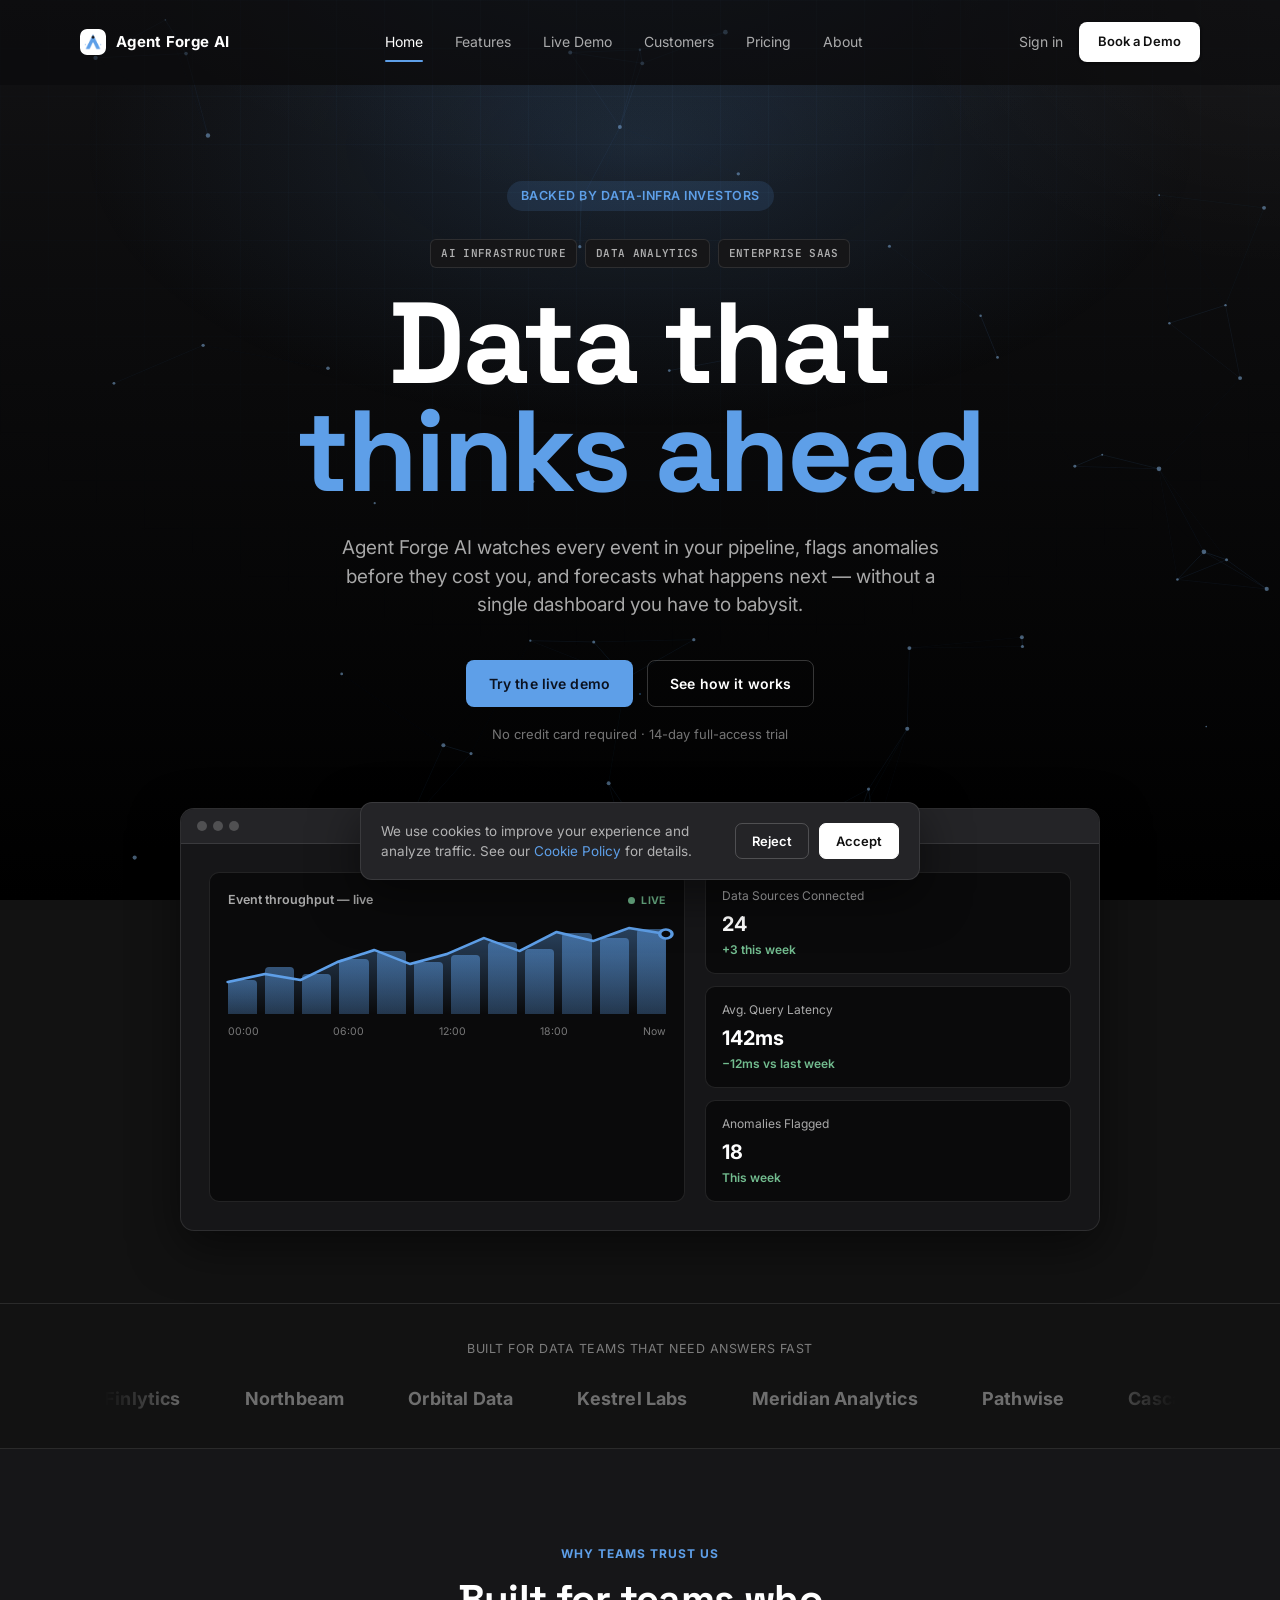
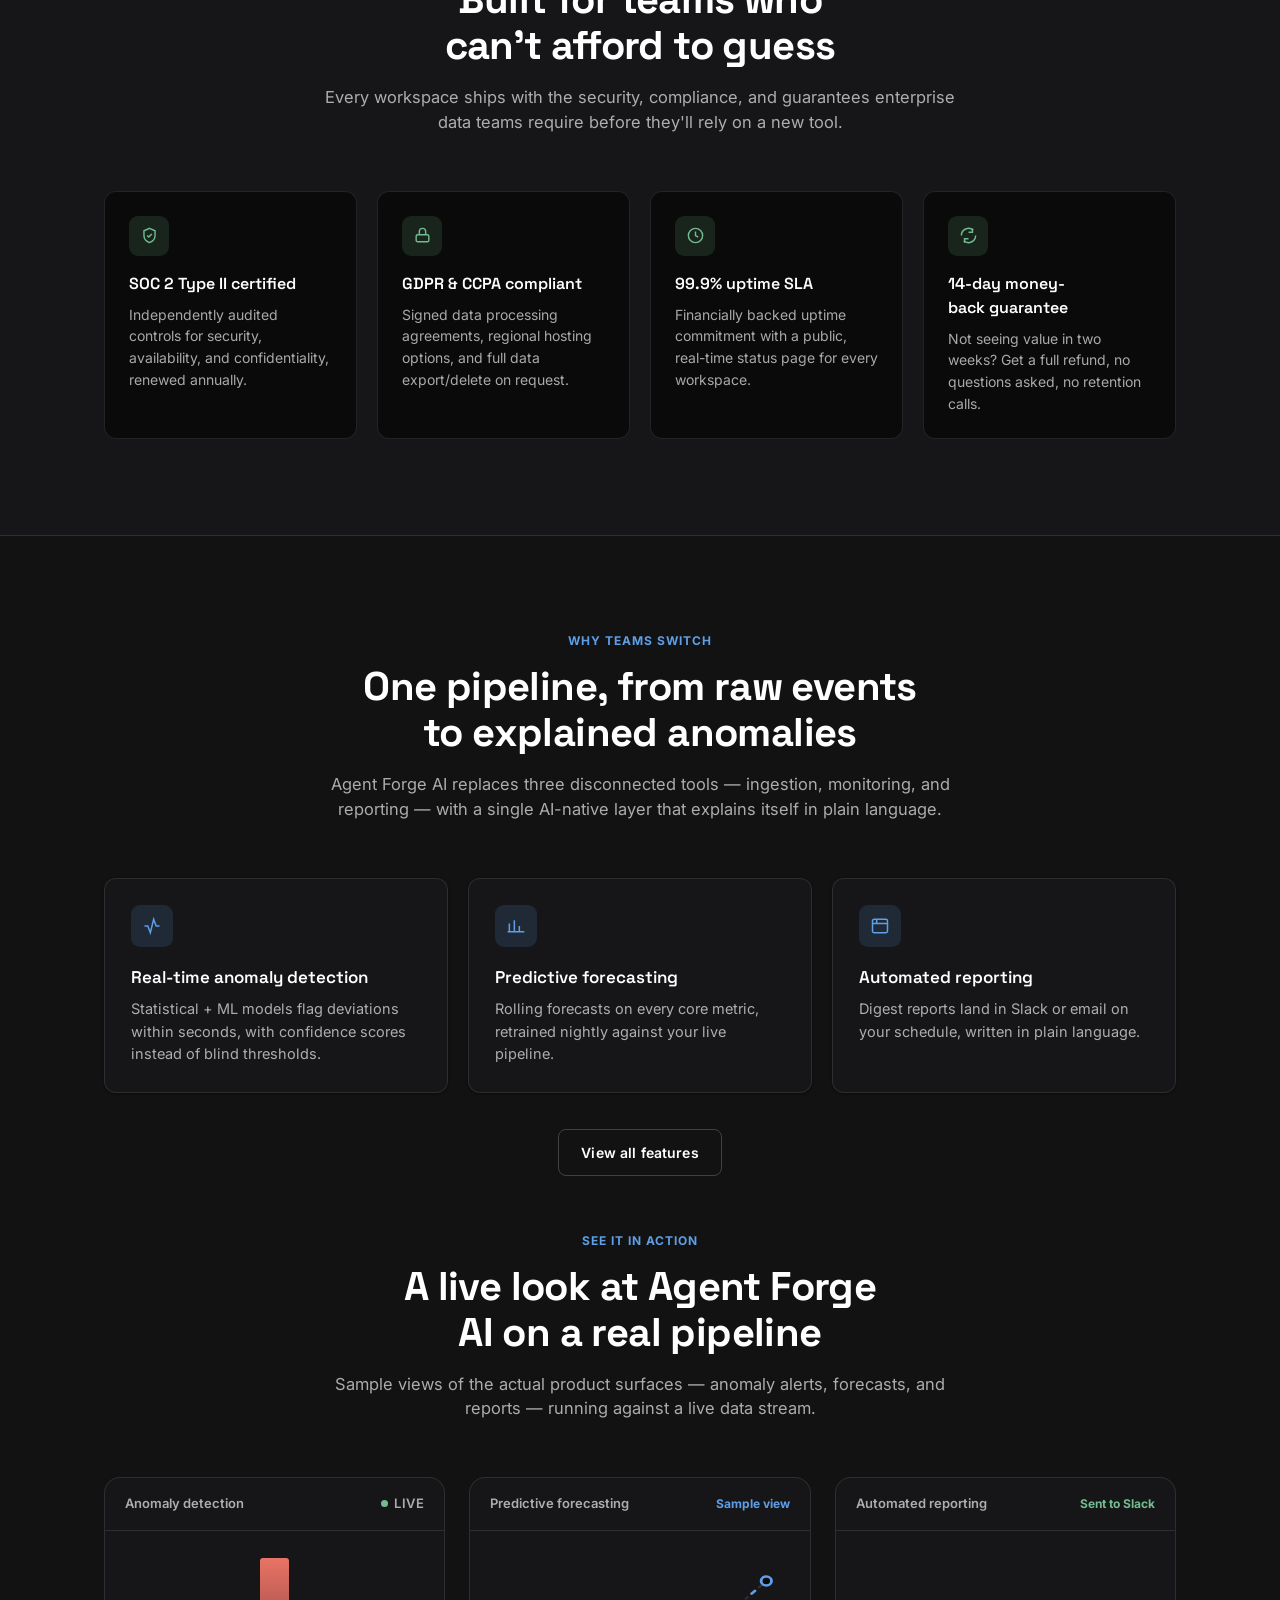
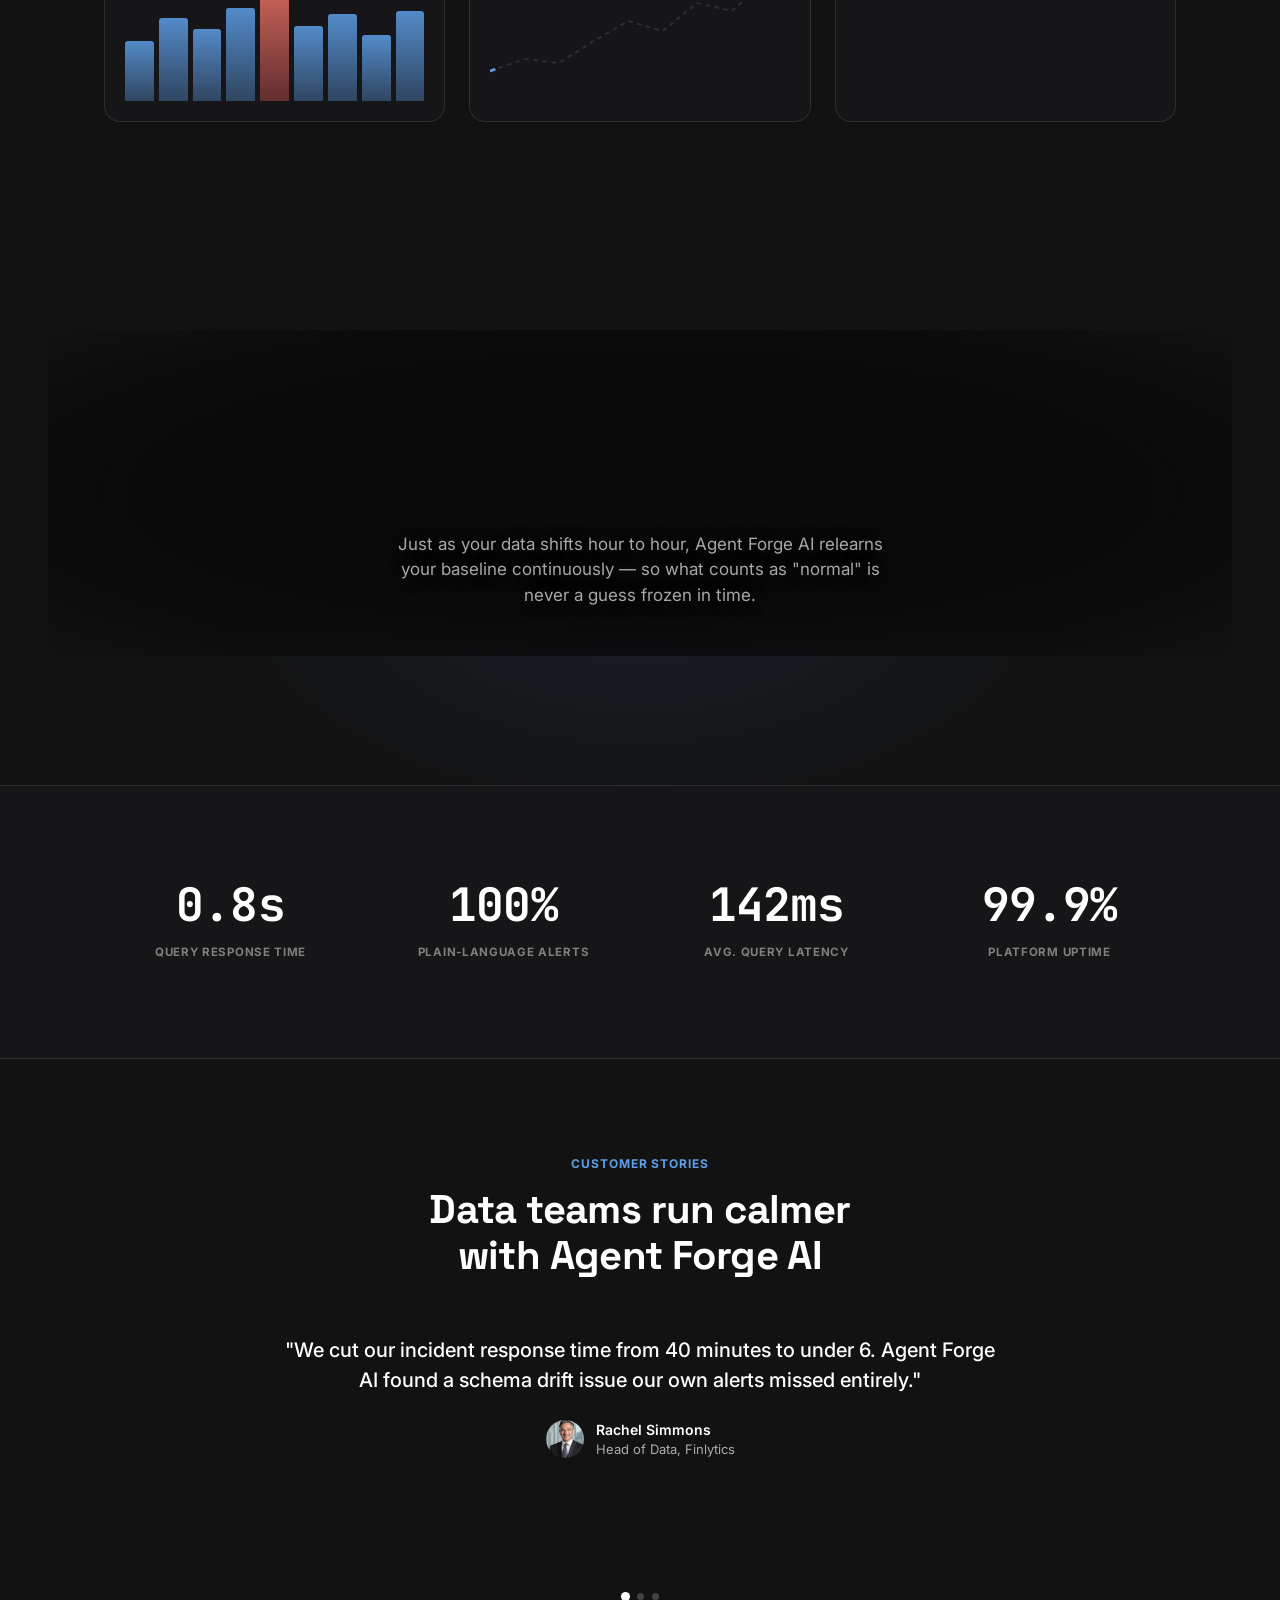
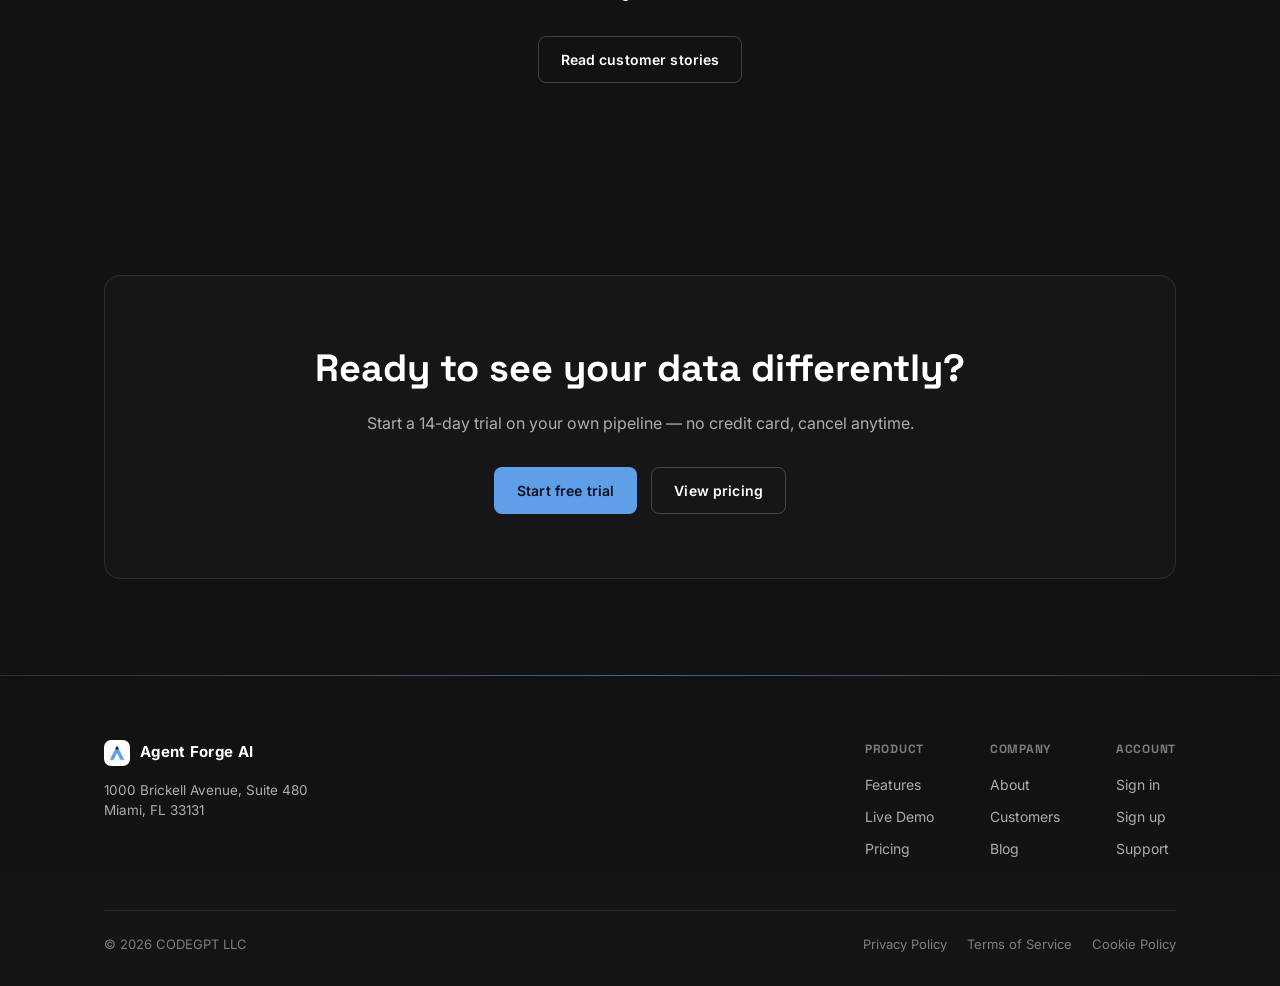
==== commit 9e0cd4b0: "Add files via upload" ====
--- a/index.html
+++ b/index.html
@@ -85,9 +85,9 @@
             <div class="mock-chart-foot"><span>00:00</span><span>06:00</span><span>12:00</span><span>18:00</span><span>Now</span></div>
           </div>
           <div class="mock-kpis">
-            <div class="mock-kpi"><div class="k-label">Active Workspaces</div><div class="k-value">8,412</div><div class="k-delta">+37.6% MoM</div></div>
+            <div class="mock-kpi"><div class="k-label">Data Sources Connected</div><div class="k-value">24</div><div class="k-delta">+3 this week</div></div>
             <div class="mock-kpi"><div class="k-label">Avg. Query Latency</div><div class="k-value">142ms</div><div class="k-delta">−12ms vs last week</div></div>
-            <div class="mock-kpi"><div class="k-label">Anomalies Caught</div><div class="k-value">3,096</div><div class="k-delta">99.97% detection rate</div></div>
+            <div class="mock-kpi"><div class="k-label">Anomalies Flagged</div><div class="k-value">18</div><div class="k-delta">This week</div></div>
           </div>
         </div>
       </div>
@@ -96,7 +96,7 @@
 
   <section class="trust">
     <div class="wrap">
-      <div class="trust-label">Trusted by 200+ data teams</div>
+      <div class="trust-label">Built for data teams that need answers fast</div>
       <div class="trust-track-wrap">
         <div class="trust-track">
           <span>Finlytics</span><span>Northbeam</span><span>Orbital Data</span><span>Kestrel Labs</span>
@@ -185,7 +185,7 @@
             </div>
           </div>
           <div class="tour-card">
-            <div class="tour-card-head"><span>Predictive forecasting</span><span style="color:var(--accent);font-size:12px;font-weight:700;">+37.6%</span></div>
+            <div class="tour-card-head"><span>Predictive forecasting</span><span style="color:var(--accent);font-size:12px;font-weight:700;">Sample view</span></div>
             <div class="tour-card-body">
               <div class="tour-forecast">
                 <svg viewBox="0 0 260 150" preserveAspectRatio="none">
@@ -203,7 +203,7 @@
                 <div class="tour-report-row"><span class="tour-report-dot"></span>Ingestion lag normal across 12 sources</div>
                 <div class="tour-report-row"><span class="tour-report-dot"></span>Checkout latency stable, p95 142ms</div>
                 <div class="tour-report-row"><span class="tour-report-dot" style="background:var(--orange);"></span>Schema drift detected on events.orders</div>
-                <div class="tour-report-row"><span class="tour-report-dot"></span>Weekly forecast accuracy: 99.97%</div>
+                <div class="tour-report-row"><span class="tour-report-dot"></span>Weekly forecast trending stable</div>
               </div>
             </div>
           </div>
@@ -225,13 +225,13 @@
   <section class="stats">
     <div class="wrap">
       <div class="stat-giant-grid reveal-stagger" id="statsGrid">
-        <div class="stat-giant"><div class="sg-value" data-target="8412" data-suffix="">0</div><div class="sg-label">Active Workspaces</div></div>
+        <div class="stat-giant"><div class="sg-value" data-target="0.8" data-decimals="1" data-suffix="s">0.0s</div><div class="sg-label">Query response time</div></div>
         <div class="stat-giant-divider"></div>
-        <div class="stat-giant"><div class="sg-value" data-target="37.6" data-decimals="1" data-suffix="%">0%</div><div class="sg-label">Avg. MoM Growth</div></div>
+        <div class="stat-giant"><div class="sg-value" data-target="100" data-suffix="%">0%</div><div class="sg-label">Plain-language alerts</div></div>
         <div class="stat-giant-divider"></div>
         <div class="stat-giant"><div class="sg-value" data-target="142" data-suffix="ms">0ms</div><div class="sg-label">Avg. Query Latency</div></div>
         <div class="stat-giant-divider"></div>
-        <div class="stat-giant"><div class="sg-value" data-target="99.97" data-decimals="2" data-suffix="%">0%</div><div class="sg-label">Detection Accuracy</div></div>
+        <div class="stat-giant"><div class="sg-value" data-target="99.9" data-decimals="1" data-suffix="%">0.0%</div><div class="sg-label">Platform uptime</div></div>
       </div>
     </div>
   </section>
@@ -245,15 +245,15 @@
       <div class="testi-wrap reveal" id="testiWrap">
         <div class="testi-slide active">
           <p>"We cut our incident response time from 40 minutes to under 6. Agent Forge AI found a schema drift issue our own alerts missed entirely."</p>
-          <div class="testi-person"><img src="assets/images/rachel-simmons.jpg" alt="Rachel Simmons" class="testi-avatar-img" onerror="this.style.display='none';this.nextElementSibling.style.display='flex';" /><div class="testi-avatar" style="display:none;">RS</div><div style="text-align:left"><div class="testi-name">Rachel Simmons</div><div class="testi-role">Head of Data, Finlytics</div></div></div>
+          <div class="testi-person"><img src="assets/images/customers/rachel-simmons.jpg" alt="Rachel Simmons" class="testi-avatar-img" onerror="this.style.display='none';this.nextElementSibling.style.display='flex';" /><div class="testi-avatar" style="display:none;">RS</div><div style="text-align:left"><div class="testi-name">Rachel Simmons</div><div class="testi-role">Head of Data, Finlytics</div></div></div>
         </div>
         <div class="testi-slide">
           <p>"The forecasting model retrains itself nightly against our real pipeline. It's the first analytics tool our engineers actually trust."</p>
-          <div class="testi-person"><img src="assets/images/jonathan-keller.jpg" alt="Jonathan Keller" class="testi-avatar-img" onerror="this.style.display='none';this.nextElementSibling.style.display='flex';" /><div class="testi-avatar" style="display:none;">JK</div><div style="text-align:left"><div class="testi-name">Jonathan Keller</div><div class="testi-role">VP Engineering, Northbeam</div></div></div>
+          <div class="testi-person"><img src="assets/images/customers/jonathan-keller.jpg" alt="Jonathan Keller" class="testi-avatar-img" onerror="this.style.display='none';this.nextElementSibling.style.display='flex';" /><div class="testi-avatar" style="display:none;">JK</div><div style="text-align:left"><div class="testi-name">Jonathan Keller</div><div class="testi-role">VP Engineering, Northbeam</div></div></div>
         </div>
         <div class="testi-slide">
           <p>"We replaced three internal dashboards with one Agent Forge AI workspace. Onboarding a new analyst now takes a day, not a month."</p>
-          <div class="testi-person"><img src="assets/images/amanda-torres.jpg" alt="Amanda Torres" class="testi-avatar-img" onerror="this.style.display='none';this.nextElementSibling.style.display='flex';" /><div class="testi-avatar" style="display:none;">AT</div><div style="text-align:left"><div class="testi-name">Amanda Torres</div><div class="testi-role">Director of Analytics, Orbital Data</div></div></div>
+          <div class="testi-person"><img src="assets/images/customers/amanda-torres.jpg" alt="Amanda Torres" class="testi-avatar-img" onerror="this.style.display='none';this.nextElementSibling.style.display='flex';" /><div class="testi-avatar" style="display:none;">AT</div><div style="text-align:left"><div class="testi-name">Amanda Torres</div><div class="testi-role">Director of Analytics, Orbital Data</div></div></div>
         </div>
       </div>
       <div class="testi-dots" id="testiDots">
--- a/assets/styles.css
+++ b/assets/styles.css
@@ -503,6 +503,14 @@
 .auth-divider::before,.auth-divider::after{content:'';flex:1;height:1px;background:var(--border-soft);}
 .auth-foot{text-align:center;font-size:13.5px;color:var(--ink-soft);margin-top:20px;}
 .auth-foot a{color:var(--accent);font-weight:600;}
+.form-banner{display:none;background:rgba(224,90,90,0.1);border:1px solid rgba(224,90,90,0.35);color:var(--red);font-size:13px;padding:12px 14px;border-radius:9px;margin-bottom:18px;line-height:1.5;}
+.form-banner.show{display:block;}
+.verify-code-input{text-align:center;font-size:22px;letter-spacing:8px;font-family:'JetBrains Mono',monospace;}
+.verify-hint{color:var(--ink-soft);font-size:13.5px;text-align:center;margin:0 0 24px;line-height:1.6;}
+.verify-hint strong{color:var(--ink);}
+.resend-link{color:var(--accent);font-weight:600;cursor:pointer;background:none;border:none;padding:0;font-size:13.5px;}
+.auth-success{text-align:center;padding:10px 0 4px;}
+.auth-success h1{color:var(--accent);}
 
 /* ---------- Post-auth loading state ---------- */
 .loading-shell{min-height:100vh;display:flex;flex-direction:column;align-items:center;justify-content:center;gap:24px;background:var(--canvas);}
